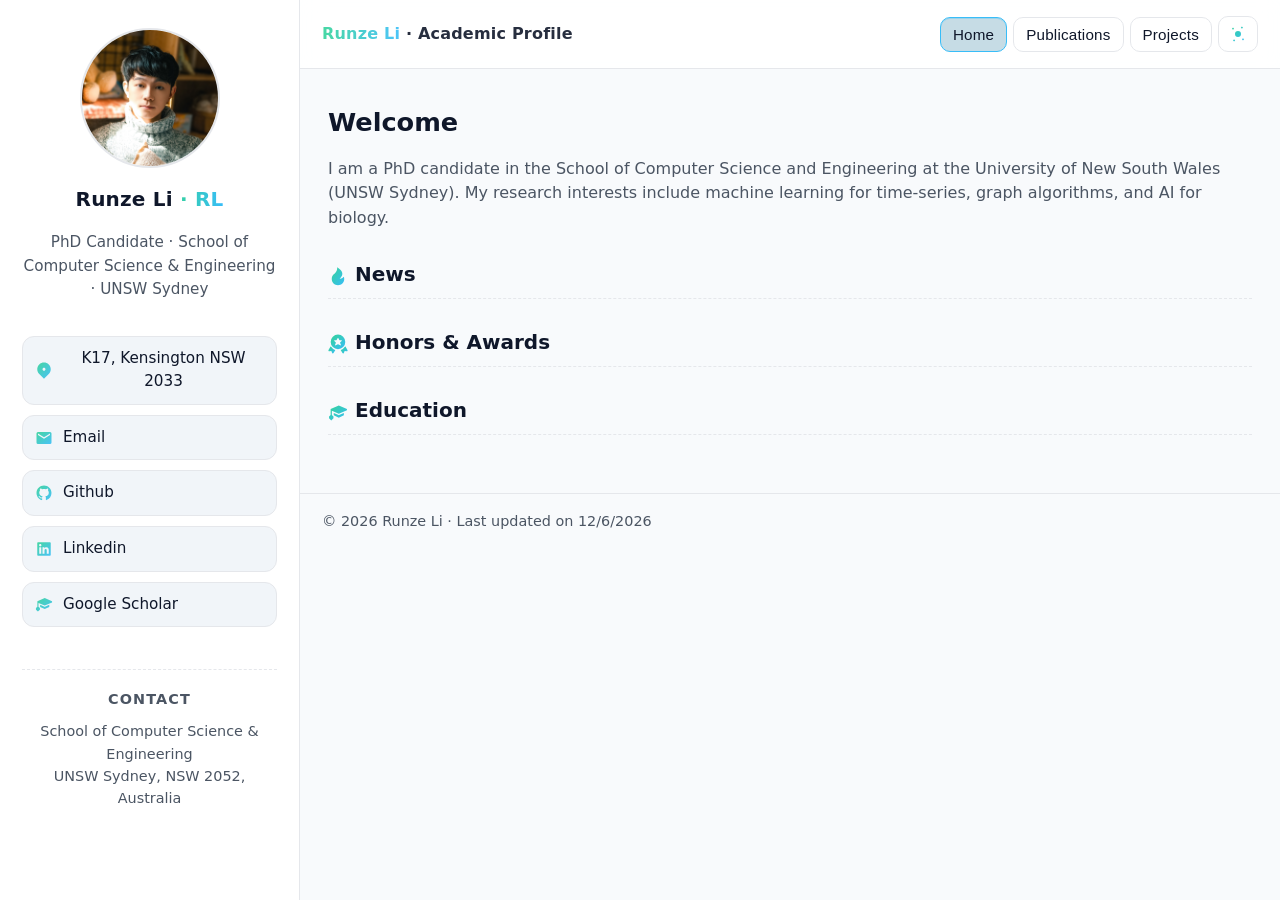
==== index.html @ e39de168 "change" ====
<!DOCTYPE html>
<html lang="en">
<head>
  <meta charset="utf-8" />
  <meta name="viewport" content="width=device-width, initial-scale=1" />
  <title>Runze Li — PhD, CSE @ UNSW</title>
  <link rel="icon" href="assets/rl-logo-light.svg" media="(prefers-color-scheme: light)">
  <link rel="icon" href="assets/rl-logo-dark.svg"  media="(prefers-color-scheme: dark)">
  <meta name="description" content="Personal academic profile of a PhD candidate in the School of Computer Science and Engineering, UNSW Sydney." />
  <style>
    :root { --radius: 14px; }

    /* LIGHT (Day) */
    :root[data-theme="light"] {
      --bg: #f8fafc;            /* slate-50 */
      --panel: #ffffff;         /* white */
      --muted: #4b5563;         /* gray-600 */
      --text: #0f172a;          /* slate-900 */
      --border: #e5e7eb;        /* gray-200 */
      --chip-bg: #f1f5f9;       /* slate-100 */
      --accent1: #34d399;       /* emerald-400 */
      --accent2: #38bdf8;       /* sky-400 */
    }

    /* DARK (Night) */
    :root[data-theme="dark"] {
      --bg: #0b0c10;
      --panel: #111218;
      --muted: #8086a3;
      --text: #e6e9f2;
      --border: #202433;
      --chip-bg: #171a22;
      --accent1: #059669;       /* emerald-600 (darker pair of #34d399) */
      --accent2: #0284c7;       /* sky-600 (darker pair of #38bdf8) */
    }

    * { box-sizing: border-box; }
    html, body { height: 100%; }
    body {
      margin: 0;
      font-family: ui-sans-serif, system-ui, -apple-system, Segoe UI, Roboto,
        Helvetica, Arial, "Apple Color Emoji", "Segoe UI Emoji";
      color: var(--text);
      background: var(--bg);
      line-height: 1.55;
      -webkit-font-smoothing: antialiased;
      -moz-osx-font-smoothing: grayscale;
    }

    a { color: inherit; text-decoration: none; }
    a:focus-visible, button:focus-visible { outline: 2px solid var(--accent2); outline-offset: 2px; }

    .container { display: flex; min-height: 100vh; gap: 0; }

    /* Sidebar */
    .sidebar {
      position: sticky; top: 0; align-self: flex-start;
      width: 300px; min-width: 260px; max-width: 340px;
      padding: 28px 22px;
      background: var(--panel);
      border-right: 1px solid var(--border);
      height: 100vh; overflow: auto;
    }
    .brand { display: flex; flex-direction: column; align-items: center; gap: 16px; text-align: center; }
    .avatar { width: 140px; height: 140px; border-radius: 50%; object-fit: cover; border: 2px solid var(--border); background: var(--chip-bg); }
    .name { font-size: 1.25rem; font-weight: 700; letter-spacing: .2px; }
    .role { font-size: .95rem; color: var(--muted); }
    .accent { background: linear-gradient(90deg, var(--accent1), var(--accent2)); -webkit-background-clip: text; -webkit-text-fill-color: transparent; background-clip: text; color: transparent; font-weight: 700;             /* 可选，加粗更显眼 */
    }


    .chips { display: grid; grid-template-columns: 1fr; gap: 10px; margin-top: 18px; }
    .chip { display: flex; align-items: center; gap: 10px; padding: 10px 12px; border-radius: 12px; background: var(--chip-bg); border: 1px solid var(--border); transition: transform .12s ease, border-color .12s ease, background .12s ease; font-size: .95rem; }
    .chip:hover { transform: translateY(-1px); border-color: color-mix(in hsl, var(--accent2) 45%, var(--border)); background: color-mix(in hsl, var(--chip-bg) 80%, var(--accent2)); }
    .chip svg { width: 18px; height: 18px; flex: 0 0 auto; opacity: .9; color: var(--accent2); }

    .sidebar-section { margin-top: 26px; border-top: 1px dashed var(--border); padding-top: 18px; }
    .sidebar-section h3 { margin: 0 0 10px; font-size: .9rem; color: var(--muted); font-weight: 600; text-transform: uppercase; letter-spacing: .08em; }
    .sidebar p.small { margin: 0; font-size: .9rem; color: var(--muted); }

    /* Main */
    .main { flex: 1; min-width: 0; display: flex; flex-direction: column; }

    .header { position: sticky; top: 0; z-index: 10; backdrop-filter: saturate(1.1) blur(10px); background: color-mix(in hsl, var(--panel) 88%, transparent); border-bottom: 1px solid var(--border); }

    .toolbar { display: flex; align-items: center; justify-content: space-between; gap: 12px; padding: 16px 22px; }
    .site-title { font-size: 1rem; font-weight: 600; letter-spacing: .2px; opacity: .9; }

    .nav { display: flex; gap: 6px; align-items: center; flex-wrap: wrap; }
    .tab-btn { appearance: none; border: 1px solid var(--border); background: color-mix(in hsl, var(--panel) 90%, transparent); color: inherit; padding: 8px 12px; border-radius: 10px; cursor: pointer; font-size: .95rem; letter-spacing: .2px; transition: transform .08s ease, background .12s ease, border-color .12s ease; }
    .tab-btn:hover { transform: translateY(-1px); background: color-mix(in hsl, var(--panel) 75%, var(--accent2)); }
    .tab-btn[aria-selected="true"], .tab-btn.active { background: color-mix(in hsl, var(--panel) 60%, var(--accent2)); border-color: var(--accent2); box-shadow: inset 0 1px 0 color-mix(in hsl, var(--accent2) 30%, transparent); color: var(--text); }

    .theme-toggle { display: inline-flex; align-items: center; gap: 8px; border: 1px solid var(--border); background: color-mix(in hsl, var(--panel) 90%, transparent); padding: 8px 10px; border-radius: 10px; cursor: pointer; }
    .theme-toggle:hover { background: color-mix(in hsl, var(--panel) 75%, var(--accent1)); border-color: var(--accent1); }
    .theme-toggle svg { width: 18px; height: 18px; }
    :root[data-theme="light"] .icon-moon { display: none; }
    :root[data-theme="dark"] .icon-sun { display: none; }

    .content { padding: 24px 28px 40px; max-width: 1100px; }

    h2 svg { vertical-align: middle; align-items: center; width: 1em; height: 1em;}


    /* Panels */
    .tab-panel { display: none; }
    .tab-panel.active { display: block; }

    /* Typography */
    h1 { font-size: 1.6rem; margin: 10px 0 14px; }
    h2 { font-size: 1.25rem; margin: 28px 0 12px; border-bottom: 1px dashed var(--border); padding-bottom: 8px; }
    h3 { font-size: 1.05rem; margin: 18px 0 8px; }
    p { margin: 8px 0 12px; }
    ul { margin: 8px 0 18px 1.2rem; padding: 0; }
    li { margin: 6px 0; }
    .muted { color: var(--muted); }
    .tag { display: inline-block; padding: 2px 8px; border: 1px solid var(--border); border-radius: 999px; font-size: .8rem; background: color-mix(in hsl, var(--panel) 80%, var(--accent2)); }

    /* Cards & lists */
    .pub-list { list-style: none; margin: 0; padding: 0; display: grid; gap: 14px; }
    .pub-item { padding: 14px 14px; border: 1px solid var(--border); border-radius: 14px; background: var(--panel); }
    .pub-item .title { font-weight: 600; }
    .pub-item .meta { font-size: .92rem; color: var(--muted); margin-top: 4px; }

    .project-grid { display: grid; grid-template-columns: repeat(2, minmax(0, 1fr)); gap: 14px; }
    .card { padding: 14px; border: 1px solid var(--border); border-radius: 14px; background: var(--panel); }

    /* Footer */
    footer { border-top: 1px solid var(--border); color: var(--muted); padding: 16px 22px; font-size: .9rem; }

    /* Mobile */
    .mobile-toggle { display: none; }
    @media (max-width: 980px) {
      .container { flex-direction: column; }
      .sidebar { position: relative; width: 100%; height: auto; }
      .mobile-toggle { display: inline-flex; align-items: center; gap: 8px; background: color-mix(in hsl, var(--panel) 90%, transparent); border: 1px solid var(--border); padding: 8px 10px; border-radius: 10px; cursor: pointer; }
      .project-grid { grid-template-columns: 1fr; }
    }
  </style>
</head>
<body>
  <div class="container">
    <!-- Sidebar -->
    <aside class="sidebar" id="sidebar">
      <div class="brand">
        <img class="avatar" src="assets/people/runze-li.jpg" alt="Profile portrait" />
        <div class="name">Runze Li<span class="accent"> · RL</span></div>
        <div class="role">PhD Candidate · School of Computer Science & Engineering · UNSW Sydney</div>

        <div class="chips" aria-label="Profile links">
          <!-- Position -->
          <a class="chip" href="https://www.google.com/maps/place/School+of+Computer+Science+and+Engineering/@-33.9188705,151.2287617,18z/data=!3m1!5s0x6b12b18a49a4eefb:0x5e0be1a85a0eca0d!4m10!1m2!2m1!1sK17+Kensington!3m6!1s0x15b83a85cd43ded:0xae9b690cb686f09f!8m2!3d-33.9188705!4d151.2309733!15sCg5LMTcgS2Vuc2luZ3RvbpIBFXVuaXZlcnNpdHlfZGVwYXJ0bWVudOABAA!16s%2Fm%2F0g5sp1g?entry=ttu&g_ep=EgoyMDI1MDgxOS4wIKXMDSoASAFQAw%3D%3D" target="_blank" rel="noopener" title="Position">
            <svg viewBox="0 0 24 24" aria-hidden="true" focusable="false" fill="currentColor">
              <defs>
              <linearGradient id="h2grad" x1="0" y1="0" x2="1" y2="1">
                <stop offset="0%" stop-color="var(--accent1)" />
                <stop offset="100%" stop-color="var(--accent2)" />
              </linearGradient>
            </defs>
            <path fill="url(#h2grad)" d="M18.364 17.364L12 23.7279L5.63604 17.364C2.12132 13.8492 2.12132 8.15076 5.63604 4.63604C9.15076 1.12132 14.8492 1.12132 18.364 4.63604C21.8787 8.15076 21.8787 13.8492 18.364 17.364ZM12 13C13.1046 13 14 12.1046 14 11C14 9.89543 13.1046 9 12 9C10.8954 9 10 9.89543 10 11C10 12.1046 10.8954 13 12 13Z"></path>
          </svg>
            <!-- <svg viewBox="0 0 24 24" aria-hidden="true" focusable="false"><path fill="currentColor" d="M10 2h4a2 2 0 0 1 2 2v2h2a2 2 0 0 1 2 2v3h-2V8h-4v2h-4V8H6v3H4V8a2 2 0 0 1 2-2h2V4a2 2 0 0 1 2-2Zm0 4h4V4h-4v2ZM2 13a2 2 0 0 1 2-2h16a2 2 0 0 1 2 2v5a2 2 0 0 1-2 2H4a2 2 0 0 1-2-2v-5Zm2 0v5h16v-5H4Z"/></svg> -->
            <span>K17, Kensington NSW 2033</span>
          </a>
          <!-- Email -->
          <a class="chip" href="mailto:runze.li1@unsw.edu.au" title="Email">
            <svg viewBox="0 0 24 24" aria-hidden="true" focusable="false" fill="currentColor" ><path fill="url(#h2grad)" d="M20 4H4a2 2 0 0 0-2 2v12a2 2 0 0 0 2 2h16a2 2 0 0 0 2-2V6a2 2 0 0 0-2-2Zm0 4-8 5L4 8V6l8 5 8-5v2Z"/></svg>
            <span>Email</span>
          </a>
          <!-- GitHub -->
          <a class="chip" href="https://github.com/RazeenLI" target="_blank" rel="noopener" title="GitHub">
            <svg viewBox="0 0 24 24" aria-hidden="true" focusable="false" fill="currentColor"><path fill="url(#h2grad)" d="M12.001 2C6.47598 2 2.00098 6.475 2.00098 12C2.00098 16.425 4.86348 20.1625 8.83848 21.4875C9.33848 21.575 9.52598 21.275 9.52598 21.0125C9.52598 20.775 9.51348 19.9875 9.51348 19.15C7.00098 19.6125 6.35098 18.5375 6.15098 17.975C6.03848 17.6875 5.55098 16.8 5.12598 16.5625C4.77598 16.375 4.27598 15.9125 5.11348 15.9C5.90098 15.8875 6.46348 16.625 6.65098 16.925C7.55098 18.4375 8.98848 18.0125 9.56348 17.75C9.65098 17.1 9.91348 16.6625 10.201 16.4125C7.97598 16.1625 5.65098 15.3 5.65098 11.475C5.65098 10.3875 6.03848 9.4875 6.67598 8.7875C6.57598 8.5375 6.22598 7.5125 6.77598 6.1375C6.77598 6.1375 7.61348 5.875 9.52598 7.1625C10.326 6.9375 11.176 6.825 12.026 6.825C12.876 6.825 13.726 6.9375 14.526 7.1625C16.4385 5.8625 17.276 6.1375 17.276 6.1375C17.826 7.5125 17.476 8.5375 17.376 8.7875C18.0135 9.4875 18.401 10.375 18.401 11.475C18.401 15.3125 16.0635 16.1625 13.8385 16.4125C14.201 16.725 14.5135 17.325 14.5135 18.2625C14.5135 19.6 14.501 20.675 14.501 21.0125C14.501 21.275 14.6885 21.5875 15.1885 21.4875C19.259 20.1133 21.9999 16.2963 22.001 12C22.001 6.475 17.526 2 12.001 2Z"></path></svg>
            <!-- <svg viewBox="0 0 24 24" aria-hidden="true" focusable="false"><path fill="currentColor" d="M12 .5A11.5 11.5 0 0 0 .5 12.4c0 5.26 3.43 9.72 8.19 11.29.6.11.82-.27.82-.58v-2.2c-3.33.74-4.03-1.61-4.03-1.61-.55-1.42-1.35-1.8-1.35-1.8-1.1-.76.08-.74.08-.74 1.22.09 1.86 1.27 1.86 1.27 1.08 1.85 2.83 1.32 3.52 1.01.11-.8.42-1.33.76-1.64-2.66-.31-5.46-1.37-5.46-6.1 0-1.35.47-2.44 1.26-3.3-.13-.31-.55-1.58.12-3.29 0 0 1.03-.34 3.38 1.26a11.7 11.7 0 0 1 6.16 0c2.34-1.6 3.37-1.26 3.37-1.26.68 1.71.26 2.98.13 3.29.79.86 1.25 1.95 1.25 3.3 0 4.74-2.8 5.78-5.47 6.1.43.39.81 1.16.81 2.35v3.48c0 .32.22.7.83.58A11.5 11.5 0 0 0 23.5 12.4 11.5 11.5 0 0 0 12 .5Z"/></svg> -->
            <span>Github</span>
          </a>
          <!-- Linkedin -->
          <a class="chip" href="https://www.linkedin.com/in/runze-razeen-li/" target="_blank" rel="noopener" title="Google Scholar">
            <svg viewBox="0 0 24 24" aria-hidden="true" focusable="false" fill="currentColor"><path fill="url(#h2grad)" d="M18.3362 18.339H15.6707V14.1622C15.6707 13.1662 15.6505 11.8845 14.2817 11.8845C12.892 11.8845 12.6797 12.9683 12.6797 14.0887V18.339H10.0142V9.75H12.5747V10.9207H12.6092C12.967 10.2457 13.837 9.53325 15.1367 9.53325C17.8375 9.53325 18.337 11.3108 18.337 13.6245V18.339H18.3362ZM7.00373 8.57475C6.14573 8.57475 5.45648 7.88025 5.45648 7.026C5.45648 6.1725 6.14648 5.47875 7.00373 5.47875C7.85873 5.47875 8.55173 6.1725 8.55173 7.026C8.55173 7.88025 7.85798 8.57475 7.00373 8.57475ZM8.34023 18.339H5.66723V9.75H8.34023V18.339ZM19.6697 3H4.32923C3.59498 3 3.00098 3.5805 3.00098 4.29675V19.7033C3.00098 20.4202 3.59498 21 4.32923 21H19.6675C20.401 21 21.001 20.4202 21.001 19.7033V4.29675C21.001 3.5805 20.401 3 19.6675 3H19.6697Z"></path></svg>
            <span>Linkedin</span>
          </a>
          <!-- Scholar -->
          <a class="chip" href="https://scholar.google.com/" target="_blank" rel="noopener" title="Google Scholar">
            <svg viewBox="0 0 24 24" aria-hidden="true" focusable="false" fill="currentColor"><path fill="url(#h2grad)" d="m22.75 8.3076 -9.7954 -4.24412L3.15912 8.3076v7.2358L1.25 17.4525v2.0532l2.65909 2.6591 2.65909 -2.6591v-2.0532l-1.90906 -1.909v-4.9763l8.29548 3.5942L22.75 9.91727V8.3076ZM6.87273 13.1568l0.00699 2.8244 6.07358 2.847 6.0841 -2.8473 -0.0007 -2.8242 -5.784 2.506 -0.2981 0.1292 -0.2982 -0.1292 -5.78367 -2.5059Z"/></svg>
            <!-- <svg viewBox="0 0 24 24" aria-hidden="true" focusable="false"><path fill="currentColor" d="M12 2 3 7l9 5 9-5-9-5Zm0 7L5.5 7 12 3l6.5 4L12 9Zm-9 6 9 5 9-5-3.5-2L12 16l-5.5-3L3 15Z"/></svg> -->
            <span>Google Scholar</span>
          </a>
        </div>

        <div class="sidebar-section">
          <h3>Contact</h3>
          <p class="small">School of Computer Science & Engineering<br/>UNSW Sydney, NSW 2052, Australia</p>
        </div>
      </div>
    </aside>

    <!-- Main -->
    <main class="main">
      <header class="header" role="banner">
        <div class="toolbar">
          <span class="site-title"><span class="accent">Runze Li</span> · Academic Profile</span>
          <div class="nav" role="tablist" aria-label="Primary">
            <button class="tab-btn" role="tab" aria-controls="home" aria-selected="true" data-tab="home">Home</button>
            <button class="tab-btn" role="tab" aria-controls="publications" aria-selected="false" data-tab="publications">Publications</button>
            <button class="tab-btn" role="tab" aria-controls="projects" aria-selected="false" data-tab="projects">Projects</button>
            <button class="theme-toggle" id="themeToggle" title="Toggle theme" aria-label="Toggle theme">
              <svg class="icon-sun" viewBox="0 0 24 24" aria-hidden="true"><path fill="url(#h2grad)"  d="M6.76 4.84 5.34 3.42 3.92 4.84l1.42 1.42 1.42-1.42Zm10.48 14.32 1.42 1.42 1.42-1.42-1.42-1.42-1.42 1.42ZM12 4V2h-0v2h0Zm0 18v-2h0v2h0ZM4 12H2v0h2v0Zm18 0h-2v0h2v0ZM6.76 19.16l-1.42 1.42 1.42 1.42 1.42-1.42-1.42-1.42Zm10.48-14.32 1.42-1.42-1.42-1.42-1.42 1.42 1.42 1.42ZM12 8a4 4 0 1 1 0 8 4 4 0 0 1 0-8Z"/></svg>
              <svg class="icon-moon" viewBox="0 0 24 24" aria-hidden="true"><path fill="url(#h2grad)" d="M21 12.79A9 9 0 1 1 11.21 3 7 7 0 0 0 21 12.79Z"/></svg>
            </button>
            <!-- <button class="mobile-toggle" id="toggleSidebar" title="Toggle sidebar" aria-label="Toggle sidebar">
              <svg width="18" height="18" viewBox="0 0 24 24" aria-hidden="true"><path fill="url(#h2grad)" d="M3 6h18v2H3V6Zm0 5h18v2H3v-2Zm0 5h18v2H3v-2Z"/></svg>
              Sidebar
            </button> -->
          </div>
        </div>
      </header>

      <section class="content">
        <!-- Home Panel -->
        <section id="home" class="tab-panel active" role="tabpanel" aria-labelledby="tab-home">
          <h1>Welcome</h1>
          <p class="muted">I am a PhD candidate in the School of Computer Science and Engineering at the University of New South Wales (UNSW Sydney). My research interests include machine learning for time-series, graph algorithms, and AI for biology.</p>

          <!-- <h2>About Me</h2>
          <p>Short bio here. Add a few sentences about your research focus, current advisors, and open collaboration interests. Keep it succinct and academic.</p> -->

          <h2>
            <svg viewBox="0 0 24 24" fill="currentColor"><path fill="url(#h2grad)" d="M12 23C7.85786 23 4.5 19.6421 4.5 15.5C4.5 13.3462 5.40786 11.4045 6.86179 10.0366C8.20403 8.77375 11.5 6.49951 11 1.5C17 5.5 20 9.5 14 15.5C15 15.5 16.5 15.5 19 13.0296C19.2697 13.8032 19.5 14.6345 19.5 15.5C19.5 19.6421 16.1421 23 12 23Z"></path></svg>
            News
          </h2>
          <ul>
            <!-- <li><span class="tag">Aug 2025</span> Our paper on <em>Fourier-Aware Diffusion for Time-Series Imputation</em> was accepted to <strong>TKDD</strong>.</li>
            <li><span class="tag">Jul 2025</span> Presented a tutorial on <em>Machine Learning for Graph Data Management</em> at <strong>VLDB</strong>.</li>
            <li><span class="tag">May 2025</span> Released our open-source library for time-series imputation.</li> -->
          </ul>

          <h2>
            <svg viewBox="0 0 24 24" fill="currentColor">
              <path fill="url(#h2grad)" d="M3.46 15.11a0.27 0.27 0 0 0 -0.22 -0.11 0.25 0.25 0 0 0 -0.21 0.13l-2.4 4.14a1 1 0 0 0 1 1.48l2.39 -0.4 0.83 2.29a1 1 0 0 0 1.8 0.16l2 -3.34a0.22 0.22 0 0 0 0 -0.21 0.25 0.25 0 0 0 -0.15 -0.15 10.22 10.22 0 0 1 -5.04 -3.99Z" fill="#000000" stroke-width="1"></path>
              <path fill="url(#h2grad)" d="M23.37 19.27 21 15.1a0.24 0.24 0 0 0 -0.21 -0.12 0.24 0.24 0 0 0 -0.21 0.11 10.3 10.3 0 0 1 -5.07 4 0.28 0.28 0 0 0 -0.15 0.15 0.22 0.22 0 0 0 0 0.21l2 3.36a1 1 0 0 0 1.8 -0.17l0.83 -2.29 2.39 0.4a1 1 0 0 0 1 -0.41 1 1 0 0 0 -0.01 -1.07Z" fill="#000000" stroke-width="1"></path>
              <path fill="url(#h2grad)" d="M20.73 9.46A8.75 8.75 0 1 0 12 18.21a8.75 8.75 0 0 0 8.73 -8.75Zm-5.25 3.42a0.59 0.59 0 0 1 -0.85 0.74l-2.52 -1.42a0.28 0.28 0 0 0 -0.25 0l-2.52 1.42a0.59 0.59 0 0 1 -0.85 -0.74l1 -2.36a0.25 0.25 0 0 0 -0.06 -0.28L7.61 8.42a0.56 0.56 0 0 1 0.39 -1h2.12a0.25 0.25 0 0 0 0.23 -0.14L11.45 5a0.61 0.61 0 0 1 1.07 0l1.1 2.27a0.24 0.24 0 0 0 0.22 0.14H16a0.56 0.56 0 0 1 0.4 1l-1.9 1.83a0.26 0.26 0 0 0 -0.05 0.28Z" fill="#000000" stroke-width="1"></path>
            </svg>
            Honors & Awards
          </h2>
          <ul>
            <!-- <li>UNSW Postgraduate Research Scholarship</li>
            <li>Best Student Paper Award, XYZ Conference</li> -->
          </ul>

          <h2>
            <svg viewBox="0 0 24 24" fill="currentColor"><path fill="url(#h2grad)" d="m22.75 8.3076 -9.7954 -4.24412L3.15912 8.3076v7.2358L1.25 17.4525v2.0532l2.65909 2.6591 2.65909 -2.6591v-2.0532l-1.90906 -1.909v-4.9763l8.29548 3.5942L22.75 9.91727V8.3076ZM6.87273 13.1568l0.00699 2.8244 6.07358 2.847 6.0841 -2.8473 -0.0007 -2.8242 -5.784 2.506 -0.2981 0.1292 -0.2982 -0.1292 -5.78367 -2.5059Z"/></svg>
            Education
          </h2>
          <ul>
            <!-- <li><strong>PhD in Computer Science</strong>, UNSW Sydney — 2024–Present</li>
            <li><strong>M.Sc. in Computer Science</strong>, UNSW Sydney — 2021–2023</li>
            <li><strong>M.Sc. in Computer Science</strong>, UNSW Sydney — 2021–2023</li> -->
          </ul>
        </section>

        <!-- Publications Panel -->
        <section id="publications" class="tab-panel" role="tabpanel" aria-labelledby="tab-publications">
          <h1>Publications</h1>
          <ul class="pub-list">
            <!-- <li class="pub-item">
              <div class="title">Fourier-Aware Diffusion for Multivariate Time-Series Imputation</div>
              <div class="meta">Runze Li, et al. <strong>ACM TKDD</strong>, 2025</div>
              <div class="meta"><a href="#">PDF</a> · <a href="#">Code</a> · <a href="#">BibTeX</a></div>
            </li>
            <li class="pub-item">
              <div class="title">Survey: Subgraph Isomorphism, Counting, and Matching</div>
              <div class="meta">Runze Li, et al. <strong>arXiv</strong>, 2024</div>
              <div class="meta"><a href="#">PDF</a> · <a href="#">Slides</a></div>
            </li> -->
          </ul>
        </section>

        <!-- Projects Panel -->
        <section id="projects" class="tab-panel" role="tabpanel" aria-labelledby="tab-projects">
          <h1>Projects</h1>
          <!-- <div class="project-grid">
            <article class="card">
              <span class="tag">Imputation</span>
              <h3>FADTI: Fourier-Aware Diffusion Time-Series Imputation</h3>
              <p>Frequency-aware generative modeling for irregularly sampled time-series with structured masks and resource constraints.</p>
              <p class="muted"><a href="#">GitHub</a> · <a href="#">Docs</a></p>
            </article>
            <article class="card">
              <span class="tag">Graphs</span>
              <h3>Subgraph Matching Benchmark</h3>
              <p>Unified benchmark and survey for exact and learning-based subgraph matching/counting algorithms.</p>
              <p class="muted"><a href="#">Website</a> · <a href="#">Paper</a></p>
            </article>
          </div> -->
        </section>
      </section>

      <footer>
        © <span id="year"></span> Runze Li · Last updated on <time id="lastUpdated"></time>
      </footer>
    </main>
  </div>

  <script>
    // THEME
    const THEME_KEY = 'theme';
    function preferredTheme() {
      const saved = localStorage.getItem(THEME_KEY);
      if (saved === 'light' || saved === 'dark') return saved;
      return window.matchMedia('(prefers-color-scheme: dark)').matches ? 'dark' : 'light';
    }
    function applyTheme(theme) {
      document.documentElement.setAttribute('data-theme', theme);
    }
    // Initialize theme
    applyTheme(preferredTheme());

    // Toggle handler
    const themeBtn = document.getElementById('themeToggle');
    themeBtn?.addEventListener('click', () => {
      const cur = document.documentElement.getAttribute('data-theme') || 'light';
      const next = cur === 'light' ? 'dark' : 'light';
      applyTheme(next); localStorage.setItem(THEME_KEY, next);
    });

    // TAB logic
    const tabs = document.querySelectorAll('.tab-btn');
    const panels = document.querySelectorAll('.tab-panel');
    function activateTab(id) {
      panels.forEach(p => p.classList.toggle('active', p.id === id));
      tabs.forEach(t => {
        const selected = t.dataset.tab === id;
        t.classList.toggle('active', selected);
        t.setAttribute('aria-selected', String(selected));
      });
      if (location.hash !== '#' + id) history.replaceState(null, '', '#' + id);
    }
    tabs.forEach(btn => btn.addEventListener('click', (e) => { e.preventDefault(); activateTab(btn.dataset.tab); }));
    window.addEventListener('hashchange', () => {
      const id = location.hash.replace('#', '') || 'home';
      if (document.getElementById(id)) activateTab(id);
    });
    activateTab((location.hash && location.hash.slice(1)) || 'home');

    // Sidebar toggle (mobile)
    const toggle = document.getElementById('toggleSidebar');
    const sidebar = document.getElementById('sidebar');
    toggle?.addEventListener('click', () => {
      const isHidden = sidebar.style.display === 'none';
      sidebar.style.display = isHidden ? '' : 'none';
    });

    // Footer helpers
    document.getElementById('year').textContent = new Date().getFullYear();
    document.getElementById('lastUpdated').textContent = new Date().toLocaleDateString();
  </script>
</body>
</html>
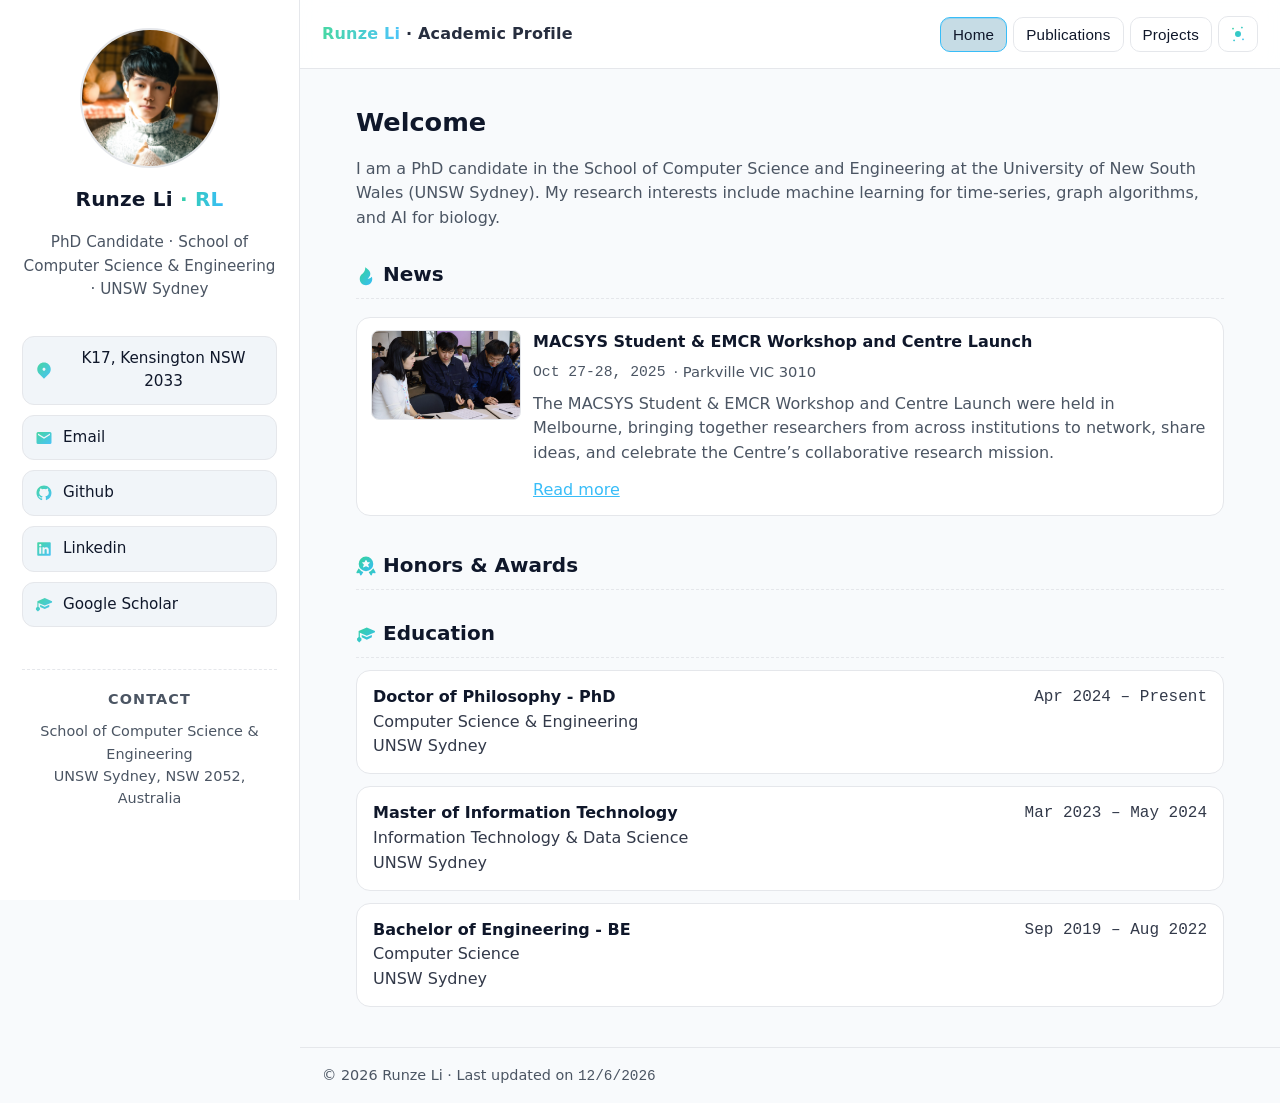
==== commit 4496c9be: "add education and news" ====
--- a/index.html
+++ b/index.html
@@ -97,7 +97,16 @@
     :root[data-theme="light"] .icon-moon { display: none; }
     :root[data-theme="dark"] .icon-sun { display: none; }
 
-    .content { padding: 24px 28px 40px; max-width: 1100px; }
+    /* Centered content with max width */
+    .content {
+      --content-max: 1100px;
+      --content-gutter: 28px;
+      width: min(var(--content-max), calc(100% - 2 * var(--content-gutter)));
+      margin-inline: auto; /* 水平居中 */
+      padding: 24px var(--content-gutter) 40px;
+      max-width: none; /* 用 width 控制最大宽度 */
+    }
+
 
     h2 svg { vertical-align: middle; align-items: center; width: 1em; height: 1em;}
 
@@ -125,14 +134,53 @@
     .project-grid { display: grid; grid-template-columns: repeat(2, minmax(0, 1fr)); gap: 14px; }
     .card { padding: 14px; border: 1px solid var(--border); border-radius: 14px; background: var(--panel); }
 
+    /* Education — static cards */
+    .edu-list { display: grid; grid-template-columns: 1fr; gap: 12px; }
+    .edu-item { padding: 14px 16px; border: 1px solid var(--border); border-radius: var(--radius); background: var(--panel); }
+    .edu-header { display: flex; justify-content: space-between; gap: 12px; align-items: flex-start; }
+    .degree { font-weight: 700; }
+    .field, .school, .dates { opacity: .85; }
+    .dates { white-space: nowrap; font-variant-numeric: tabular-nums; }
+
+    /* News list */
+    .news-list { list-style: none; margin: 8px 0 0; padding: 0; display: grid; gap: 12px; }
+    .news-item { display: flex; gap: 12px; align-items: flex-start; padding: 12px 14px; border: 1px solid var(--border); border-radius: var(--radius); background: var(--panel); }
+    .news-thumb-link { display: block; flex: 0 0 auto; }
+    .news-thumb { width: 150px; height: 90px; object-fit: cover; border-radius: calc(var(--radius) - 6px); border: 1px solid var(--border); background: var(--chip-bg); }
+    .news-body { flex: 1 1 auto; min-width: 0; }
+    .news-item h3 { margin: 0 0 6px; font-size: 1rem; }
+    .news-item .news-meta { font-size: .92rem; color: var(--muted); display: flex; align-items: center; gap: 8px; flex-wrap: wrap; }
+    .news-actions { margin-top: 8px; }
+    .read-more { border: 0; padding: 0; background: none; border-radius: 0; text-decoration: underline; color: var(--accent2); }
+    .read-more:hover { transform: none; background: none; text-decoration: underline; }
+
     /* Footer */
     footer { border-top: 1px solid var(--border); color: var(--muted); padding: 16px 22px; font-size: .9rem; }
+
+    /* Monospace numerics for <time> elements */
+    time, .dates, .dates time, footer time, .tag time {
+      font-family: var(--mono, ui-monospace, SFMono-Regular, Menlo, Monaco, Consolas, "Liberation Mono", "Courier New", monospace);
+      font-variant-numeric: tabular-nums lining-nums;
+    }
+
+    /* News detail (in-page) */
+    .article{ background: var(--panel); border:1px solid var(--border); border-radius: var(--radius); padding:20px; }
+    .back{ display:inline-flex; gap:6px; align-items:center; border-bottom:1px dashed var(--border); padding-bottom:2px; }
+    .hero{ width:100%; height:auto; display:block; border-radius:12px; border:1px solid var(--border); background:#000; margin-top:8px; }
+    .meta{ color: var(--muted); }
+    .gallery{display:grid;grid-template-columns:repeat(auto-fit,minmax(220px,1fr));gap:12px;margin-top:12px}
+    figure{margin:0}
+    figure img{width:100%;aspect-ratio:4/3;object-fit:cover;border-radius:10px;border:1px solid var(--border);background:#000}
+    figcaption{font-size:.9rem;color:#6b7280;margin-top:6px}
+
 
     /* Mobile */
     .mobile-toggle { display: none; }
     @media (max-width: 980px) {
       .container { flex-direction: column; }
+      .content { --content-gutter: 16px; }
       .sidebar { position: relative; width: 100%; height: auto; }
+      .news-thumb { width: 110px; height: 83px; }
       .mobile-toggle { display: inline-flex; align-items: center; gap: 8px; background: color-mix(in hsl, var(--panel) 90%, transparent); border: 1px solid var(--border); padding: 8px 10px; border-radius: 10px; cursor: pointer; }
       .project-grid { grid-template-columns: 1fr; }
     }
@@ -227,10 +275,24 @@
             <svg viewBox="0 0 24 24" fill="currentColor"><path fill="url(#h2grad)" d="M12 23C7.85786 23 4.5 19.6421 4.5 15.5C4.5 13.3462 5.40786 11.4045 6.86179 10.0366C8.20403 8.77375 11.5 6.49951 11 1.5C17 5.5 20 9.5 14 15.5C15 15.5 16.5 15.5 19 13.0296C19.2697 13.8032 19.5 14.6345 19.5 15.5C19.5 19.6421 16.1421 23 12 23Z"></path></svg>
             News
           </h2>
-          <ul>
-            <!-- <li><span class="tag">Aug 2025</span> Our paper on <em>Fourier-Aware Diffusion for Time-Series Imputation</em> was accepted to <strong>TKDD</strong>.</li>
-            <li><span class="tag">Jul 2025</span> Presented a tutorial on <em>Machine Learning for Graph Data Management</em> at <strong>VLDB</strong>.</li>
-            <li><span class="tag">May 2025</span> Released our open-source library for time-series imputation.</li> -->
+          <ul class="news-list">
+            <li class="news-item">
+              <a class="news-thumb-link" href="#news/macsys-launch" aria-hidden="true" tabindex="-1">
+              <img class="news-thumb" src="assets/news/MACSYS-launch-2.JPG" alt="scHolo spotlight at MACSYS Retreat thumbnail">
+              </a>
+              <div class="news-body">
+                <h3><a href="#news/macsys-launch">MACSYS Student & EMCR Workshop and Centre Launch</a></h3>
+                <div class="news-meta">
+<!--                  <span class="tag">-->
+                  <time datetime="2025-10-27">Oct 27-28, 2025</time> · Parkville VIC 3010
+                  <!--                  </span>-->
+                </div>
+                <p class="muted">The MACSYS Student & EMCR Workshop and Centre Launch were held in Melbourne, bringing together researchers from across institutions to network, share ideas, and celebrate the Centre’s collaborative research mission.</p>
+                <div class="news-actions">
+                  <a class="read-more" href="#news/macsys-launch" aria-label="Read more about MACSYS Student & EMCR Workshop and Centre Launch">Read more</a>
+                </div>
+              </div>
+            </li>
           </ul>
 
           <h2>
@@ -250,11 +312,56 @@
             <svg viewBox="0 0 24 24" fill="currentColor"><path fill="url(#h2grad)" d="m22.75 8.3076 -9.7954 -4.24412L3.15912 8.3076v7.2358L1.25 17.4525v2.0532l2.65909 2.6591 2.65909 -2.6591v-2.0532l-1.90906 -1.909v-4.9763l8.29548 3.5942L22.75 9.91727V8.3076ZM6.87273 13.1568l0.00699 2.8244 6.07358 2.847 6.0841 -2.8473 -0.0007 -2.8242 -5.784 2.506 -0.2981 0.1292 -0.2982 -0.1292 -5.78367 -2.5059Z"/></svg>
             Education
           </h2>
-          <ul>
-            <!-- <li><strong>PhD in Computer Science</strong>, UNSW Sydney — 2024–Present</li>
-            <li><strong>M.Sc. in Computer Science</strong>, UNSW Sydney — 2021–2023</li>
-            <li><strong>M.Sc. in Computer Science</strong>, UNSW Sydney — 2021–2023</li> -->
-          </ul>
+          <div class="edu-list">
+            <article class="edu-item">
+              <header class="edu-header">
+                <div>
+                  <div class="degree">Doctor of Philosophy - PhD</div>
+                  <div class="field">Computer Science &amp; Engineering</div>
+                  <div class="school">UNSW Sydney</div>
+                </div>
+                <div class="dates">
+                  <time datetime="2024-03">Apr 2024</time> – <span>Present</span>
+                </div>
+              </header>
+<!--              <ul>-->
+<!--                <li>Research: Database, Graph Data, Deep learning, Whole-cell modeling.</li>-->
+<!--                <li>Advisor: Prof. Wenjie Zhang · DKR · MACSYS</li>-->
+<!--              </ul>-->
+            </article>
+
+            <article class="edu-item">
+              <header class="edu-header">
+                <div>
+                  <div class="degree">Master of Information Technology</div>
+                  <div class="field">Information Technology &amp; Data Science</div>
+                  <div class="school">UNSW Sydney</div>
+                </div>
+                <div class="dates">
+                  <time datetime="2023-03">Mar 2023</time> – <time datetime="2024-05">May 2024</time>
+                </div>
+              </header>
+<!--              <p class="desc">Thesis on graph algorithms; GPA 90/100.</p>-->
+            </article>
+
+            <article class="edu-item">
+              <header class="edu-header">
+                <div>
+                  <div class="degree">Bachelor of Engineering - BE</div>
+                  <div class="field">Computer Science</div>
+                  <div class="school">UNSW Sydney</div>
+                </div>
+                <div class="dates">
+                  <time datetime="2019-09">Sep 2019</time> – <time datetime="2022-08">Aug 2022</time>
+                </div>
+              </header>
+            </article>
+          </div>
+<!--          <ul>-->
+<!--            &lt;!&ndash; <li><strong>PhD in Computer Science</strong>, UNSW Sydney — 2024–Present</li>-->
+<!--            <li><strong>M.Sc. in Computer Science</strong>, UNSW Sydney — 2021–2023</li>-->
+<!--            <li><strong>M.Sc. in Computer Science</strong>, UNSW Sydney — 2021–2023</li> &ndash;&gt;-->
+<!--          </ul>-->
         </section>
 
         <!-- Publications Panel -->
@@ -292,7 +399,47 @@
             </article>
           </div> -->
         </section>
+
+        <!-- News Detail Panel -->
+        <section id="news-detail" class="tab-panel" role="tabpanel" aria-labelledby="tab-news-detail">
+          <article class="article">
+            <p><a class="back" href="#home">← Back to News</a></p>
+            <div id="newsDetailContainer"></div>
+          </article>
+
+          <!-- 详情模板：按需复制新增更多模板 -->
+          <template id="tmpl-news-macsys-launch">
+            <header>
+              <h1>MACSYS Student & EMCR Workshop and Centre Launch</h1>
+              <div class="meta"><time datetime="2025-10-29">Oct 27-28, 2025</time> · Parkville VIC 3010</div>
+            </header>
+            <img class="hero" src="assets/news/MACSYS-launch-1.JPG" alt="MACSYS Retreat stage photo" />
+            <p>Shared early scHolo progress on unified representation, cross-omics alignment, and temporal dynamics.</p>
+            <h2>MACSYS Student & EMCR Workshop (Oct 27)</h2>
+            <p>A full-day workshop at the University of Melbourne where MACSYS students and EMCRs networked, shared research ideas, and explored opportunities for future collaboration, followed by dinner and mini golf.</p>
+            <h2>MACSYS Centre Launch (Oct 28)</h2>
+            <p>A formal launch event celebrating MACSYS’s collaborative research mission, featuring a headquarters tour, Welcome to Country and Smoking Ceremony, keynote speeches, and networking at the Science Gallery in Melbourne Connect.</p>
+            <h2>Useful Links</h2>
+            <ul class="news-actions">
+              <li><a class="read-more" href="https://www.linkedin.com/company/macsys-coe/posts/" aria-label="MACSYS Linkedin Posts">MACSYS Linkedin Posts</a></li>
+              <li><a class="read-more" href="https://macsys.org/event/student-emcr-workshop/" aria-label="MACSYS Student & EMCR Workshop">MACSYS Student & EMCR Workshop</a></li>
+              <li><a class="read-more" href="https://macsys.org/event/macsys-centre-launch/" aria-label="MACSYS Centre Launch">MACSYS Centre Launch</a></li>
+            </ul>
+            <!-- 图集（可选） -->
+            <section class="gallery">
+              <figure>
+                <img src="../assets/news/MACSYS-launch-1.JPG" alt="MACSYS Centre Launch">
+                <figcaption>MACSYS Centre Launch</figcaption>
+              </figure>
+              <figure>
+                <img src="../assets/news/MACSYS-launch-2.JPG" alt="MACSYS Student & EMCR Workshop">
+                <figcaption>MACSYS Student & EMCR Workshop</figcaption>
+              </figure>
+            </section>
+          </template>
+        </section>
       </section>
+
 
       <footer>
         © <span id="year"></span> Runze Li · Last updated on <time id="lastUpdated"></time>
@@ -335,11 +482,14 @@
       if (location.hash !== '#' + id) history.replaceState(null, '', '#' + id);
     }
     tabs.forEach(btn => btn.addEventListener('click', (e) => { e.preventDefault(); activateTab(btn.dataset.tab); }));
-    window.addEventListener('hashchange', () => {
-      const id = location.hash.replace('#', '') || 'home';
-      if (document.getElementById(id)) activateTab(id);
-    });
-    activateTab((location.hash && location.hash.slice(1)) || 'home');
+    // window.addEventListener('hashchange', () => {
+    //   const id = location.hash.replace('#', '') || 'home';
+    //   if (document.getElementById(id)) activateTab(id);
+    // });
+    window.addEventListener('hashchange', routeFromHash);
+    routeFromHash();
+
+    // activateTab((location.hash && location.hash.slice(1)) || 'home');
 
     // Sidebar toggle (mobile)
     const toggle = document.getElementById('toggleSidebar');
@@ -349,6 +499,30 @@
       sidebar.style.display = isHidden ? '' : 'none';
     });
 
+    function renderNewsDetail(slug){
+      const tmpl = document.getElementById('tmpl-news-' + slug);
+      const container = document.getElementById('newsDetailContainer');
+      if (tmpl && container){
+        container.innerHTML = tmpl.innerHTML;
+        activateTab('news-detail');
+      } else {
+        activateTab('home'); // 未知 slug 回主页
+      }
+    }
+
+    function routeFromHash(){
+      const hash = (location.hash || '').slice(1); // 去掉 '#'
+      if (hash.startsWith('news/')){
+        const slug = hash.split('/')[1];
+        renderNewsDetail(slug);
+      } else if (document.getElementById(hash)) {
+        activateTab(hash || 'home');
+      } else {
+        activateTab('home');
+      }
+    }
+
+
     // Footer helpers
     document.getElementById('year').textContent = new Date().getFullYear();
     document.getElementById('lastUpdated').textContent = new Date().toLocaleDateString();
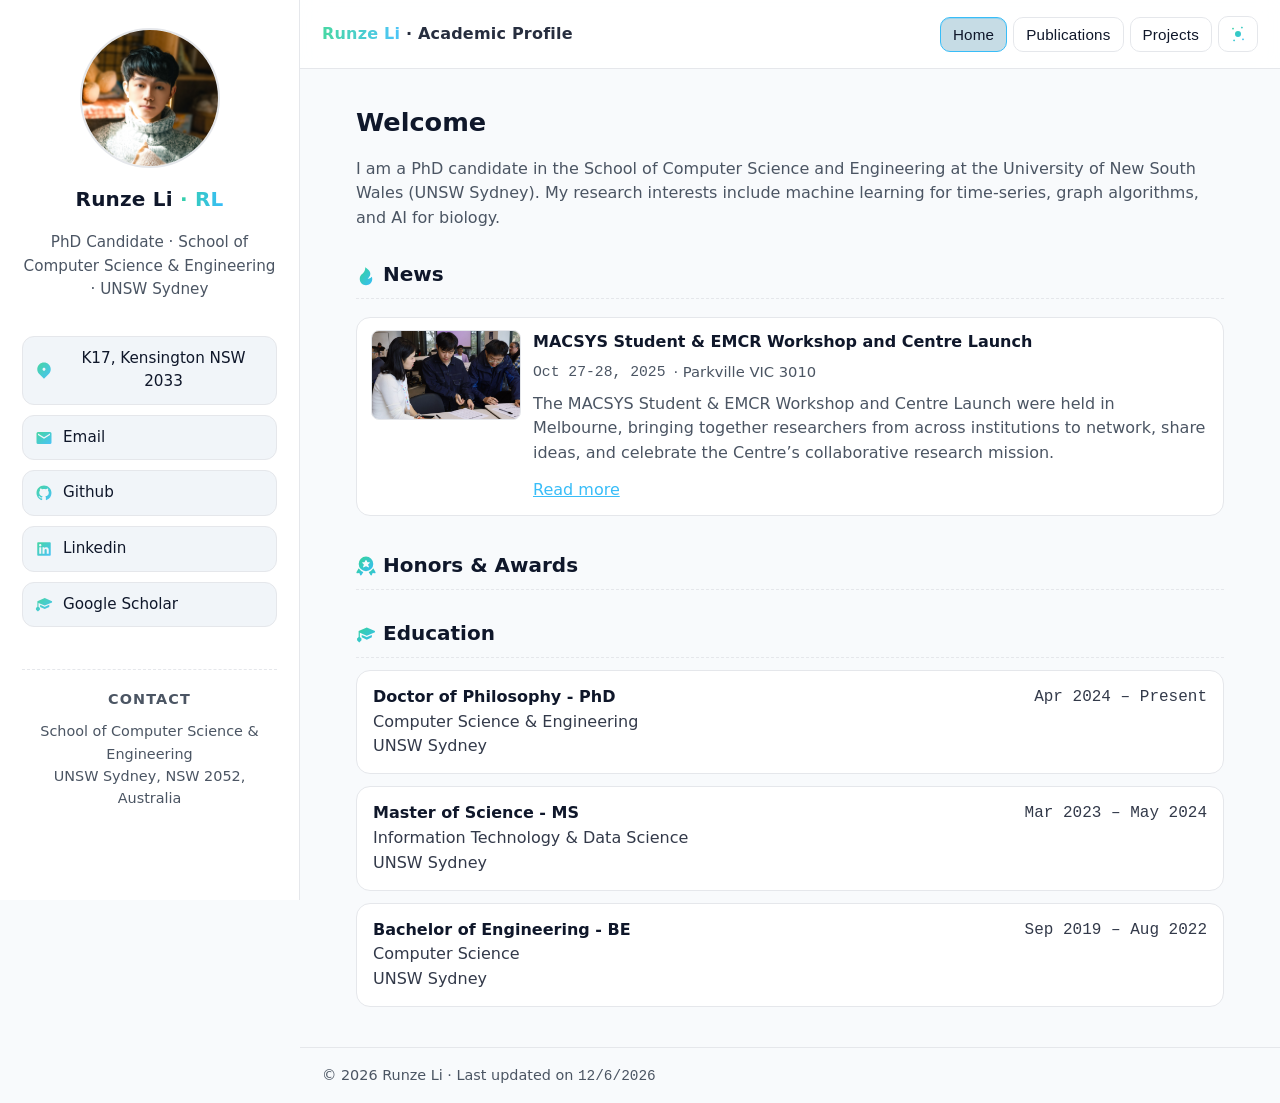
==== commit 964a0312: "fix education problem" ====
--- a/index.html
+++ b/index.html
@@ -333,7 +333,7 @@
             <article class="edu-item">
               <header class="edu-header">
                 <div>
-                  <div class="degree">Master of Information Technology</div>
+                  <div class="degree">Master of Science - MS</div>
                   <div class="field">Information Technology &amp; Data Science</div>
                   <div class="school">UNSW Sydney</div>
                 </div>
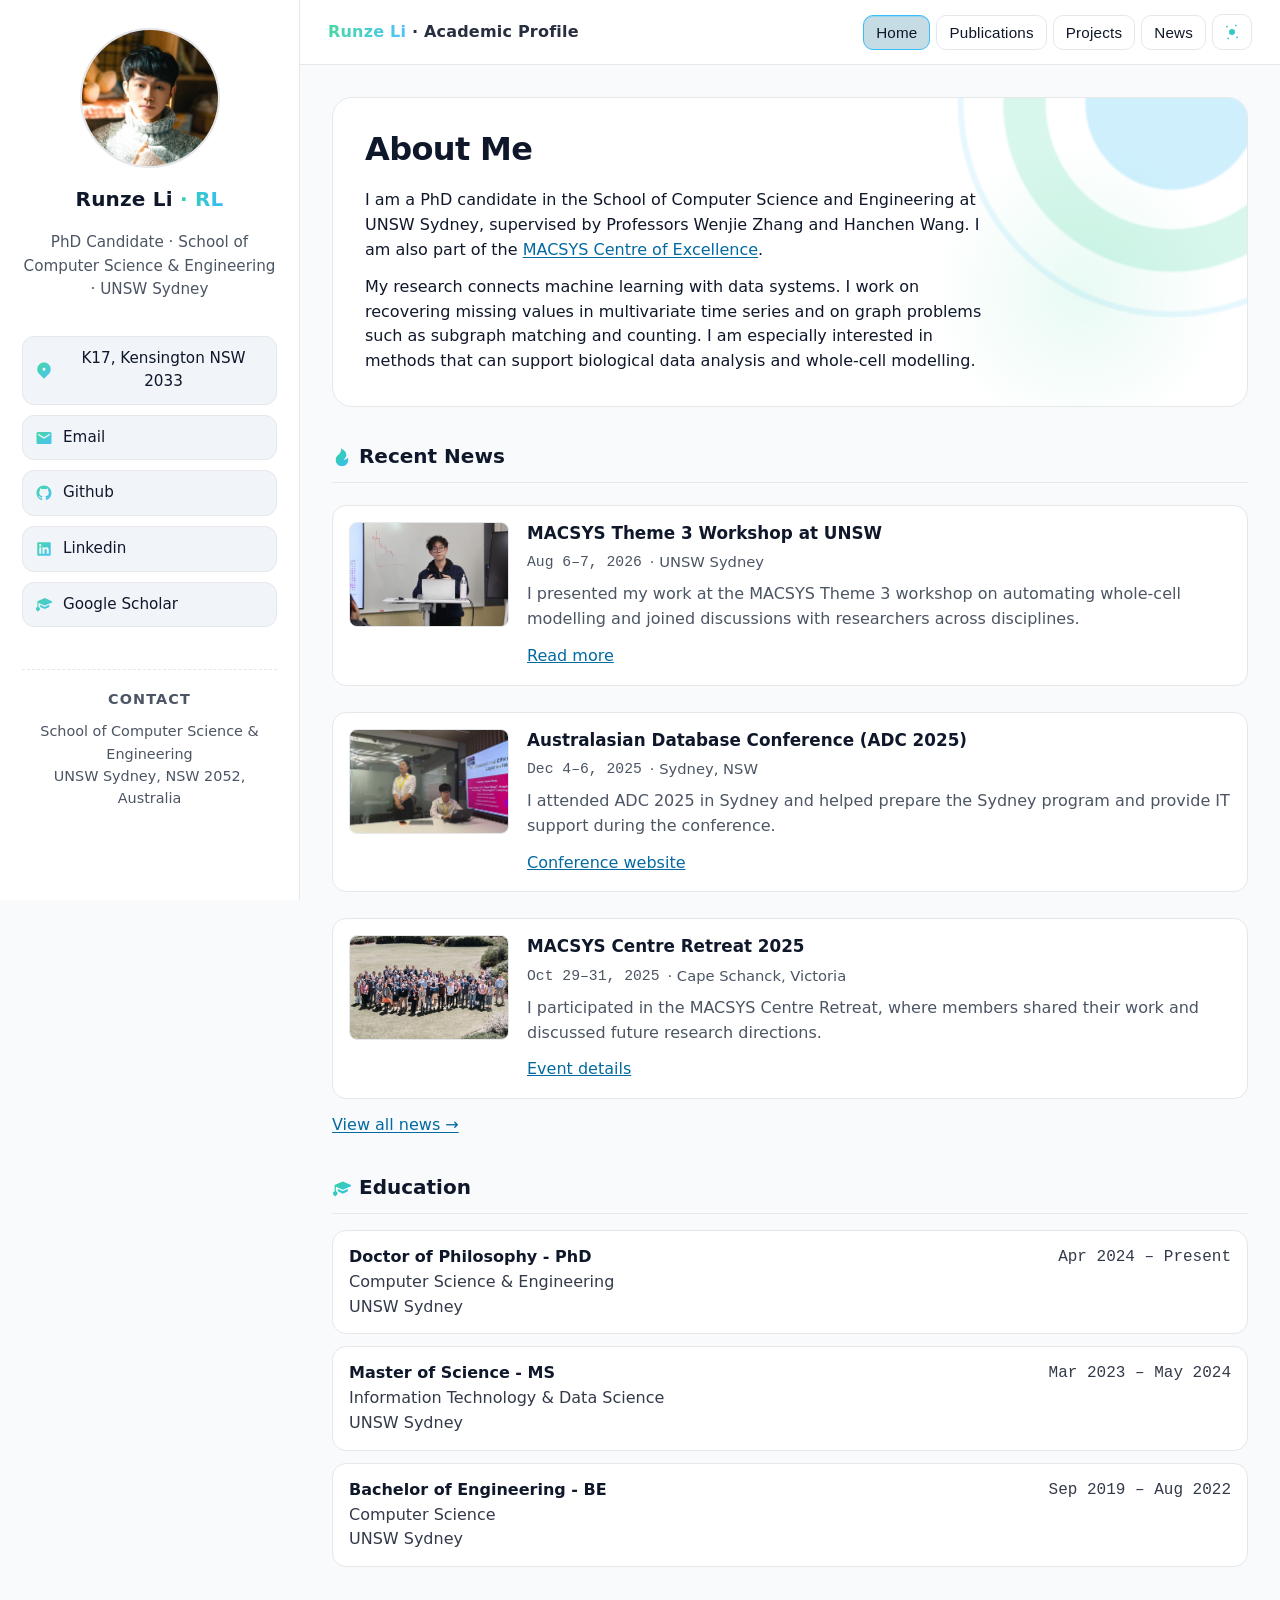
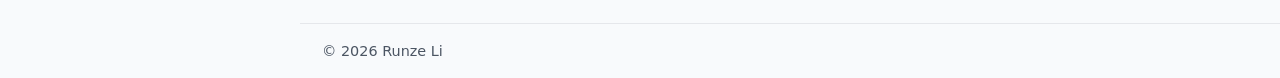
==== commit ccf2df8c: "update" ====
--- a/index.html
+++ b/index.html
@@ -4,8 +4,9 @@
   <meta charset="utf-8" />
   <meta name="viewport" content="width=device-width, initial-scale=1" />
   <title>Runze Li — PhD, CSE @ UNSW</title>
-  <link rel="icon" href="assets/rl-logo-light.svg" media="(prefers-color-scheme: light)">
-  <link rel="icon" href="assets/rl-logo-dark.svg"  media="(prefers-color-scheme: dark)">
+<!--  <link rel="icon" href="assets/rl-logo-light.svg" media="(prefers-color-scheme: light)">-->
+  <link rel="icon" href="assets/rl-logo-light.svg" >
+<!--  <link rel="icon" href="assets/rl-logo-dark.svg"  media="(prefers-color-scheme: dark)">-->
   <meta name="description" content="Personal academic profile of a PhD candidate in the School of Computer Science and Engineering, UNSW Sydney." />
   <style>
     :root { --radius: 14px; }
@@ -20,6 +21,7 @@
       --chip-bg: #f1f5f9;       /* slate-100 */
       --accent1: #34d399;       /* emerald-400 */
       --accent2: #38bdf8;       /* sky-400 */
+      --link: #0369a1;
     }
 
     /* DARK (Night) */
@@ -32,6 +34,7 @@
       --chip-bg: #171a22;
       --accent1: #059669;       /* emerald-600 (darker pair of #34d399) */
       --accent2: #0284c7;       /* sky-600 (darker pair of #38bdf8) */
+      --link: #7dd3fc;
     }
 
     * { box-sizing: border-box; }
@@ -83,7 +86,7 @@
 
     .header { position: sticky; top: 0; z-index: 10; backdrop-filter: saturate(1.1) blur(10px); background: color-mix(in hsl, var(--panel) 88%, transparent); border-bottom: 1px solid var(--border); }
 
-    .toolbar { display: flex; align-items: center; justify-content: space-between; gap: 12px; padding: 16px 22px; }
+    .toolbar { display: flex; align-items: center; justify-content: space-between; gap: 12px; padding: 14px 28px; }
     .site-title { font-size: 1rem; font-weight: 600; letter-spacing: .2px; opacity: .9; }
 
     .nav { display: flex; gap: 6px; align-items: center; flex-wrap: wrap; }
@@ -98,14 +101,7 @@
     :root[data-theme="dark"] .icon-sun { display: none; }
 
     /* Centered content with max width */
-    .content {
-      --content-max: 1100px;
-      --content-gutter: 28px;
-      width: min(var(--content-max), calc(100% - 2 * var(--content-gutter)));
-      margin-inline: auto; /* 水平居中 */
-      padding: 24px var(--content-gutter) 40px;
-      max-width: none; /* 用 width 控制最大宽度 */
-    }
+    .content { width: min(100%, 1080px); margin-inline: auto; padding: 32px 32px 56px; }
 
 
     h2 svg { vertical-align: middle; align-items: center; width: 1em; height: 1em;}
@@ -116,8 +112,8 @@
     .tab-panel.active { display: block; }
 
     /* Typography */
-    h1 { font-size: 1.6rem; margin: 10px 0 14px; }
-    h2 { font-size: 1.25rem; margin: 28px 0 12px; border-bottom: 1px dashed var(--border); padding-bottom: 8px; }
+    h1 { font-size: clamp(1.6rem, 2.5vw, 2rem); line-height: 1.2; margin: 4px 0 20px; letter-spacing: -.02em; }
+    h2 { font-size: 1.25rem; margin: 34px 0 16px; border-bottom: 1px solid var(--border); padding-bottom: 10px; }
     h3 { font-size: 1.05rem; margin: 18px 0 8px; }
     p { margin: 8px 0 12px; }
     ul { margin: 8px 0 18px 1.2rem; padding: 0; }
@@ -127,12 +123,22 @@
 
     /* Cards & lists */
     .pub-list { list-style: none; margin: 0; padding: 0; display: grid; gap: 14px; }
-    .pub-item { padding: 14px 14px; border: 1px solid var(--border); border-radius: 14px; background: var(--panel); }
-    .pub-item .title { font-weight: 600; }
+    .pub-item { padding: 18px 20px; border: 1px solid var(--border); border-radius: var(--radius); background: var(--panel); }
+    .pub-item .title { font-size: 1.05rem; font-weight: 650; line-height: 1.4; }
     .pub-item .meta { font-size: .92rem; color: var(--muted); margin-top: 4px; }
-
-    .project-grid { display: grid; grid-template-columns: repeat(2, minmax(0, 1fr)); gap: 14px; }
-    .card { padding: 14px; border: 1px solid var(--border); border-radius: 14px; background: var(--panel); }
+    .pub-item .meta a { color: var(--link); text-decoration: underline; text-underline-offset: 2px; }
+    .research-footer { margin-top: 24px; padding: 22px 24px; border: 1px solid var(--border); border-radius: var(--radius); background: color-mix(in srgb, var(--panel) 88%, var(--accent2)); }
+    .research-footer p { margin: 0 0 10px; color: var(--muted); }
+    .research-footer a { color: var(--link); font-weight: 600; text-decoration: underline; text-underline-offset: 3px; }
+
+    .intro { max-width: 72ch; }
+    .intro a, .content p > a { color: var(--link); text-decoration: underline; text-underline-offset: 2px; }
+    .about-hero { position: relative; isolation: isolate; overflow: hidden; padding: 32px; border: 1px solid var(--border); border-radius: calc(var(--radius) + 6px); background: var(--panel); }
+    .about-hero::before { content: ""; position: absolute; z-index: -1; width: 430px; height: 430px; right: -140px; top: -210px; border-radius: 50%; background: radial-gradient(circle, color-mix(in srgb, var(--accent2) 24%, transparent) 0 28%, transparent 29% 41%, color-mix(in srgb, var(--accent1) 19%, transparent) 42% 55%, transparent 56% 68%, color-mix(in srgb, var(--accent2) 12%, transparent) 69% 70%, transparent 71%); }
+    .about-hero::after { content: ""; position: absolute; z-index: -1; width: 310px; height: 310px; right: 12px; top: 38px; border-radius: 50%; background: radial-gradient(circle, color-mix(in srgb, var(--accent1) 11%, transparent), transparent 68%); }
+    .about-hero h1 { margin-top: 0; }
+    .about-hero .intro { max-width: 62ch; }
+    .about-hero .intro:last-child { margin-bottom: 0; }
 
     /* Education — static cards */
     .edu-list { display: grid; grid-template-columns: 1fr; gap: 12px; }
@@ -143,15 +149,16 @@
     .dates { white-space: nowrap; font-variant-numeric: tabular-nums; }
 
     /* News list */
-    .news-list { list-style: none; margin: 8px 0 0; padding: 0; display: grid; gap: 12px; }
-    .news-item { display: flex; gap: 12px; align-items: flex-start; padding: 12px 14px; border: 1px solid var(--border); border-radius: var(--radius); background: var(--panel); }
+    .news-list { list-style: none; margin: 8px 0 0; padding: 0; display: grid; gap: 14px; }
+    .news-item { display: flex; gap: 18px; align-items: flex-start; padding: 16px; border: 1px solid var(--border); border-radius: var(--radius); background: var(--panel); }
     .news-thumb-link { display: block; flex: 0 0 auto; }
-    .news-thumb { width: 150px; height: 90px; object-fit: cover; border-radius: calc(var(--radius) - 6px); border: 1px solid var(--border); background: var(--chip-bg); }
+    .news-thumb { width: 160px; height: 105px; object-fit: cover; border-radius: calc(var(--radius) - 6px); border: 1px solid var(--border); background: var(--chip-bg); }
     .news-body { flex: 1 1 auto; min-width: 0; }
-    .news-item h3 { margin: 0 0 6px; font-size: 1rem; }
+    .news-item h3 { margin: 0 0 6px; font-size: 1.05rem; line-height: 1.4; }
+    .news-item h3 a:hover { color: var(--link); text-decoration: underline; text-underline-offset: 3px; }
     .news-item .news-meta { font-size: .92rem; color: var(--muted); display: flex; align-items: center; gap: 8px; flex-wrap: wrap; }
     .news-actions { margin-top: 8px; }
-    .read-more { border: 0; padding: 0; background: none; border-radius: 0; text-decoration: underline; color: var(--accent2); }
+    .read-more { border: 0; padding: 0; background: none; border-radius: 0; text-decoration: underline; color: var(--link); }
     .read-more:hover { transform: none; background: none; text-decoration: underline; }
 
     /* Footer */
@@ -171,18 +178,37 @@
     .gallery{display:grid;grid-template-columns:repeat(auto-fit,minmax(220px,1fr));gap:12px;margin-top:12px}
     figure{margin:0}
     figure img{width:100%;aspect-ratio:4/3;object-fit:cover;border-radius:10px;border:1px solid var(--border);background:#000}
-    figcaption{font-size:.9rem;color:#6b7280;margin-top:6px}
+    figcaption{font-size:.9rem;color:var(--muted);margin-top:6px}
+    .uc-sign { width: 100%; height: auto; display: block; }
 
 
     /* Mobile */
     .mobile-toggle { display: none; }
     @media (max-width: 980px) {
       .container { flex-direction: column; }
-      .content { --content-gutter: 16px; }
-      .sidebar { position: relative; width: 100%; height: auto; }
-      .news-thumb { width: 110px; height: 83px; }
+      .content { padding: 28px 24px 48px; }
+      .sidebar { position: relative; width: 100%; min-width: 0; max-width: none; height: auto; padding: 20px 24px; }
+      .brand { flex-direction: row; justify-content: flex-start; text-align: left; }
+      .avatar { width: 84px; height: 84px; }
+      .chips { grid-template-columns: repeat(2, minmax(0, 1fr)); }
+      .toolbar { padding-inline: 24px; }
       .mobile-toggle { display: inline-flex; align-items: center; gap: 8px; background: color-mix(in hsl, var(--panel) 90%, transparent); border: 1px solid var(--border); padding: 8px 10px; border-radius: 10px; cursor: pointer; }
-      .project-grid { grid-template-columns: 1fr; }
+    }
+    @media (max-width: 600px) {
+      .content { padding: 24px 16px 40px; }
+      .about-hero { padding: 22px; }
+      .about-hero::before { right: -280px; opacity: .6; }
+      .research-footer { padding: 18px; }
+      .sidebar { padding: 18px 16px; }
+      .chips { grid-template-columns: 1fr; }
+      .toolbar { align-items: flex-start; flex-direction: column; padding: 12px 16px; }
+      .nav { width: 100%; }
+      .tab-btn { padding: 7px 10px; font-size: .9rem; }
+      .theme-toggle { margin-left: auto; }
+      .news-item { flex-direction: column; gap: 12px; }
+      .news-thumb-link, .news-thumb { width: 100%; }
+      .news-thumb { height: auto; aspect-ratio: 16 / 9; }
+      .edu-header { flex-direction: column; gap: 4px; }
     }
   </style>
 </head>
@@ -222,14 +248,12 @@
             <span>Github</span>
           </a>
           <!-- Linkedin -->
-          <a class="chip" href="https://www.linkedin.com/in/runze-razeen-li/" target="_blank" rel="noopener" title="Google Scholar">
+          <a class="chip" href="https://www.linkedin.com/in/runze-razeen-li/" target="_blank" rel="noopener" title="LinkedIn">
             <svg viewBox="0 0 24 24" aria-hidden="true" focusable="false" fill="currentColor"><path fill="url(#h2grad)" d="M18.3362 18.339H15.6707V14.1622C15.6707 13.1662 15.6505 11.8845 14.2817 11.8845C12.892 11.8845 12.6797 12.9683 12.6797 14.0887V18.339H10.0142V9.75H12.5747V10.9207H12.6092C12.967 10.2457 13.837 9.53325 15.1367 9.53325C17.8375 9.53325 18.337 11.3108 18.337 13.6245V18.339H18.3362ZM7.00373 8.57475C6.14573 8.57475 5.45648 7.88025 5.45648 7.026C5.45648 6.1725 6.14648 5.47875 7.00373 5.47875C7.85873 5.47875 8.55173 6.1725 8.55173 7.026C8.55173 7.88025 7.85798 8.57475 7.00373 8.57475ZM8.34023 18.339H5.66723V9.75H8.34023V18.339ZM19.6697 3H4.32923C3.59498 3 3.00098 3.5805 3.00098 4.29675V19.7033C3.00098 20.4202 3.59498 21 4.32923 21H19.6675C20.401 21 21.001 20.4202 21.001 19.7033V4.29675C21.001 3.5805 20.401 3 19.6675 3H19.6697Z"></path></svg>
             <span>Linkedin</span>
           </a>
-          <!-- Scholar -->
-          <a class="chip" href="https://scholar.google.com/" target="_blank" rel="noopener" title="Google Scholar">
+          <a class="chip" href="https://scholar.google.com/citations?user=N20j5o0AAAAJ&amp;hl=zh-CN" target="_blank" rel="noopener" title="Google Scholar">
             <svg viewBox="0 0 24 24" aria-hidden="true" focusable="false" fill="currentColor"><path fill="url(#h2grad)" d="m22.75 8.3076 -9.7954 -4.24412L3.15912 8.3076v7.2358L1.25 17.4525v2.0532l2.65909 2.6591 2.65909 -2.6591v-2.0532l-1.90906 -1.909v-4.9763l8.29548 3.5942L22.75 9.91727V8.3076ZM6.87273 13.1568l0.00699 2.8244 6.07358 2.847 6.0841 -2.8473 -0.0007 -2.8242 -5.784 2.506 -0.2981 0.1292 -0.2982 -0.1292 -5.78367 -2.5059Z"/></svg>
-            <!-- <svg viewBox="0 0 24 24" aria-hidden="true" focusable="false"><path fill="currentColor" d="M12 2 3 7l9 5 9-5-9-5Zm0 7L5.5 7 12 3l6.5 4L12 9Zm-9 6 9 5 9-5-3.5-2L12 16l-5.5-3L3 15Z"/></svg> -->
             <span>Google Scholar</span>
           </a>
         </div>
@@ -247,9 +271,10 @@
         <div class="toolbar">
           <span class="site-title"><span class="accent">Runze Li</span> · Academic Profile</span>
           <div class="nav" role="tablist" aria-label="Primary">
-            <button class="tab-btn" role="tab" aria-controls="home" aria-selected="true" data-tab="home">Home</button>
-            <button class="tab-btn" role="tab" aria-controls="publications" aria-selected="false" data-tab="publications">Publications</button>
-            <button class="tab-btn" role="tab" aria-controls="projects" aria-selected="false" data-tab="projects">Projects</button>
+            <button class="tab-btn" id="tab-home" role="tab" aria-controls="home" aria-selected="true" data-tab="home">Home</button>
+            <button class="tab-btn" id="tab-publications" role="tab" aria-controls="publications" aria-selected="false" data-tab="publications">Publications</button>
+            <button class="tab-btn" id="tab-projects" role="tab" aria-controls="projects" aria-selected="false" data-tab="projects">Projects</button>
+            <button class="tab-btn" id="tab-news" role="tab" aria-controls="news" aria-selected="false" data-tab="news">News</button>
             <button class="theme-toggle" id="themeToggle" title="Toggle theme" aria-label="Toggle theme">
               <svg class="icon-sun" viewBox="0 0 24 24" aria-hidden="true"><path fill="url(#h2grad)"  d="M6.76 4.84 5.34 3.42 3.92 4.84l1.42 1.42 1.42-1.42Zm10.48 14.32 1.42 1.42 1.42-1.42-1.42-1.42-1.42 1.42ZM12 4V2h-0v2h0Zm0 18v-2h0v2h0ZM4 12H2v0h2v0Zm18 0h-2v0h2v0ZM6.76 19.16l-1.42 1.42 1.42 1.42 1.42-1.42-1.42-1.42Zm10.48-14.32 1.42-1.42-1.42-1.42-1.42 1.42 1.42 1.42ZM12 8a4 4 0 1 1 0 8 4 4 0 0 1 0-8Z"/></svg>
               <svg class="icon-moon" viewBox="0 0 24 24" aria-hidden="true"><path fill="url(#h2grad)" d="M21 12.79A9 9 0 1 1 11.21 3 7 7 0 0 0 21 12.79Z"/></svg>
@@ -265,48 +290,52 @@
       <section class="content">
         <!-- Home Panel -->
         <section id="home" class="tab-panel active" role="tabpanel" aria-labelledby="tab-home">
-          <h1>Welcome</h1>
-          <p class="muted">I am a PhD candidate in the School of Computer Science and Engineering at the University of New South Wales (UNSW Sydney). My research interests include machine learning for time-series, graph algorithms, and AI for biology.</p>
-
-          <!-- <h2>About Me</h2>
-          <p>Short bio here. Add a few sentences about your research focus, current advisors, and open collaboration interests. Keep it succinct and academic.</p> -->
+          <div class="about-hero">
+            <h1>About Me</h1>
+            <p class="intro">I am a PhD candidate in the School of Computer Science and Engineering at UNSW Sydney, supervised by Professors Wenjie Zhang and Hanchen Wang. I am also part of the <a href="https://macsys.org/staff/runze-li/" target="_blank" rel="noopener">MACSYS Centre of Excellence</a>.</p>
+            <p class="intro">My research connects machine learning with data systems. I work on recovering missing values in multivariate time series and on graph problems such as subgraph matching and counting. I am especially interested in methods that can support biological data analysis and whole-cell modelling.</p>
+          </div>
 
           <h2>
-            <svg viewBox="0 0 24 24" fill="currentColor"><path fill="url(#h2grad)" d="M12 23C7.85786 23 4.5 19.6421 4.5 15.5C4.5 13.3462 5.40786 11.4045 6.86179 10.0366C8.20403 8.77375 11.5 6.49951 11 1.5C17 5.5 20 9.5 14 15.5C15 15.5 16.5 15.5 19 13.0296C19.2697 13.8032 19.5 14.6345 19.5 15.5C19.5 19.6421 16.1421 23 12 23Z"></path></svg>
-            News
+            <svg viewBox="0 0 24 24" fill="currentColor" aria-hidden="true"><path fill="url(#h2grad)" d="M12 23C7.85786 23 4.5 19.6421 4.5 15.5C4.5 13.3462 5.40786 11.4045 6.86179 10.0366C8.20403 8.77375 11.5 6.49951 11 1.5C17 5.5 20 9.5 14 15.5C15 15.5 16.5 15.5 19 13.0296C19.2697 13.8032 19.5 14.6345 19.5 15.5C19.5 19.6421 16.1421 23 12 23Z"></path></svg>
+            Recent News
           </h2>
           <ul class="news-list">
             <li class="news-item">
-              <a class="news-thumb-link" href="#news/macsys-launch" aria-hidden="true" tabindex="-1">
-              <img class="news-thumb" src="assets/news/MACSYS-launch-2.JPG" alt="scHolo spotlight at MACSYS Retreat thumbnail">
+              <a class="news-thumb-link" href="#news/macsys-workshop3" aria-hidden="true" tabindex="-1">
+                <img class="news-thumb" src="assets/news/2026-MACSYS-workshop3/MACSYS-workshop3-presentation-web.jpg" alt="Runze Li presenting at the MACSYS Theme 3 Workshop" loading="lazy">
               </a>
               <div class="news-body">
-                <h3><a href="#news/macsys-launch">MACSYS Student & EMCR Workshop and Centre Launch</a></h3>
-                <div class="news-meta">
-<!--                  <span class="tag">-->
-                  <time datetime="2025-10-27">Oct 27-28, 2025</time> · Parkville VIC 3010
-                  <!--                  </span>-->
-                </div>
-                <p class="muted">The MACSYS Student & EMCR Workshop and Centre Launch were held in Melbourne, bringing together researchers from across institutions to network, share ideas, and celebrate the Centre’s collaborative research mission.</p>
-                <div class="news-actions">
-                  <a class="read-more" href="#news/macsys-launch" aria-label="Read more about MACSYS Student & EMCR Workshop and Centre Launch">Read more</a>
-                </div>
+                <h3><a href="#news/macsys-workshop3">MACSYS Theme 3 Workshop at UNSW</a></h3>
+                <div class="news-meta"><time datetime="2026-08-06">Aug 6–7, 2026</time> · UNSW Sydney</div>
+                <p class="muted">I presented my work at the MACSYS Theme 3 workshop on automating whole-cell modelling and joined discussions with researchers across disciplines.</p>
+                <div class="news-actions"><a class="read-more" href="#news/macsys-workshop3">Read more</a></div>
               </div>
             </li>
+            <li class="news-item">
+              <a class="news-thumb-link" href="https://adc-conference.github.io/2025/" target="_blank" rel="noopener" aria-label="ADC 2025 conference website">
+                <img class="news-thumb" src="assets/news/2025-ADC/ADC.jpg" alt="Presentation at ADC 2025 in Sydney" loading="lazy">
+              </a>
+              <div class="news-body">
+                <h3><a href="https://adc-conference.github.io/2025/" target="_blank" rel="noopener">Australasian Database Conference (ADC 2025)</a></h3>
+                <div class="news-meta"><time datetime="2025-12-04">Dec 4–6, 2025</time> · Sydney, NSW</div>
+                <p class="muted">I attended ADC 2025 in Sydney and helped prepare the Sydney program and provide IT support during the conference.</p>
+                <div class="news-actions"><a class="read-more" href="https://adc-conference.github.io/2025/" target="_blank" rel="noopener">Conference website</a></div>
+              </div>
+            </li>
+            <li class="news-item">
+              <a class="news-thumb-link" href="https://macsys.org/event/macsys-centre-retreat/" target="_blank" rel="noopener" aria-label="MACSYS Centre Retreat event page">
+                <img class="news-thumb" src="assets/news/2025-MACSYS-retreat/MACSYS-retreat-1.JPG" alt="Group photo at the 2025 MACSYS Centre Retreat" loading="lazy">
+              </a>
+              <div class="news-body">
+                <h3><a href="https://macsys.org/event/macsys-centre-retreat/" target="_blank" rel="noopener">MACSYS Centre Retreat 2025</a></h3>
+                <div class="news-meta"><time datetime="2025-10-29">Oct 29–31, 2025</time> · Cape Schanck, Victoria</div>
+                <p class="muted">I participated in the MACSYS Centre Retreat, where members shared their work and discussed future research directions.</p>
+                <div class="news-actions"><a class="read-more" href="https://macsys.org/event/macsys-centre-retreat/" target="_blank" rel="noopener">Event details</a></div>
+              </div>
+            </li>
           </ul>
-
-          <h2>
-            <svg viewBox="0 0 24 24" fill="currentColor">
-              <path fill="url(#h2grad)" d="M3.46 15.11a0.27 0.27 0 0 0 -0.22 -0.11 0.25 0.25 0 0 0 -0.21 0.13l-2.4 4.14a1 1 0 0 0 1 1.48l2.39 -0.4 0.83 2.29a1 1 0 0 0 1.8 0.16l2 -3.34a0.22 0.22 0 0 0 0 -0.21 0.25 0.25 0 0 0 -0.15 -0.15 10.22 10.22 0 0 1 -5.04 -3.99Z" fill="#000000" stroke-width="1"></path>
-              <path fill="url(#h2grad)" d="M23.37 19.27 21 15.1a0.24 0.24 0 0 0 -0.21 -0.12 0.24 0.24 0 0 0 -0.21 0.11 10.3 10.3 0 0 1 -5.07 4 0.28 0.28 0 0 0 -0.15 0.15 0.22 0.22 0 0 0 0 0.21l2 3.36a1 1 0 0 0 1.8 -0.17l0.83 -2.29 2.39 0.4a1 1 0 0 0 1 -0.41 1 1 0 0 0 -0.01 -1.07Z" fill="#000000" stroke-width="1"></path>
-              <path fill="url(#h2grad)" d="M20.73 9.46A8.75 8.75 0 1 0 12 18.21a8.75 8.75 0 0 0 8.73 -8.75Zm-5.25 3.42a0.59 0.59 0 0 1 -0.85 0.74l-2.52 -1.42a0.28 0.28 0 0 0 -0.25 0l-2.52 1.42a0.59 0.59 0 0 1 -0.85 -0.74l1 -2.36a0.25 0.25 0 0 0 -0.06 -0.28L7.61 8.42a0.56 0.56 0 0 1 0.39 -1h2.12a0.25 0.25 0 0 0 0.23 -0.14L11.45 5a0.61 0.61 0 0 1 1.07 0l1.1 2.27a0.24 0.24 0 0 0 0.22 0.14H16a0.56 0.56 0 0 1 0.4 1l-1.9 1.83a0.26 0.26 0 0 0 -0.05 0.28Z" fill="#000000" stroke-width="1"></path>
-            </svg>
-            Honors & Awards
-          </h2>
-          <ul>
-            <!-- <li>UNSW Postgraduate Research Scholarship</li>
-            <li>Best Student Paper Award, XYZ Conference</li> -->
-          </ul>
+          <p><a href="#news">View all news →</a></p>
 
           <h2>
             <svg viewBox="0 0 24 24" fill="currentColor"><path fill="url(#h2grad)" d="m22.75 8.3076 -9.7954 -4.24412L3.15912 8.3076v7.2358L1.25 17.4525v2.0532l2.65909 2.6591 2.65909 -2.6591v-2.0532l-1.90906 -1.909v-4.9763l8.29548 3.5942L22.75 9.91727V8.3076ZM6.87273 13.1568l0.00699 2.8244 6.07358 2.847 6.0841 -2.8473 -0.0007 -2.8242 -5.784 2.506 -0.2981 0.1292 -0.2982 -0.1292 -5.78367 -2.5059Z"/></svg>
@@ -368,53 +397,128 @@
         <section id="publications" class="tab-panel" role="tabpanel" aria-labelledby="tab-publications">
           <h1>Publications</h1>
           <ul class="pub-list">
-            <!-- <li class="pub-item">
-              <div class="title">Fourier-Aware Diffusion for Multivariate Time-Series Imputation</div>
-              <div class="meta">Runze Li, et al. <strong>ACM TKDD</strong>, 2025</div>
-              <div class="meta"><a href="#">PDF</a> · <a href="#">Code</a> · <a href="#">BibTeX</a></div>
-            </li>
             <li class="pub-item">
-              <div class="title">Survey: Subgraph Isomorphism, Counting, and Matching</div>
-              <div class="meta">Runze Li, et al. <strong>arXiv</strong>, 2024</div>
-              <div class="meta"><a href="#">PDF</a> · <a href="#">Slides</a></div>
-            </li> -->
+              <div class="title">FADTI: Fourier and Attention Driven Diffusion for Multivariate Time Series Imputation</div>
+              <div class="meta">Runze Li, Hanchen Wang, Wenjie Zhang, Binghao Li, Yu Zhang, Xuemin Lin, Ying Zhang · <strong>ICDM 2026</strong></div>
+              <div class="meta"><a href="https://arxiv.org/abs/2512.15116" target="_blank" rel="noopener">Read paper</a> · <a href="https://github.com/RazeenLI/FADTI" target="_blank" rel="noopener">Code</a> · <a href="assets/bib/fadti.bib" download>Download BibTeX</a></div>
+            </li>
+            <li class="pub-item">
+              <div class="title">Algorithmic and Learning-based Approaches to Subgraph Matching and Counting: A Survey</div>
+              <div class="meta">Runze Li, Hanchen Wang, Ying Zhang, Wenjie Zhang · <strong>TechRxiv preprint</strong>, 2026</div>
+              <div class="meta"><a href="https://d197for5662m48.cloudfront.net/documents/publicationstatus/299274/preprint_pdf/c9f7b853f16553b1380769ef512007b3.pdf" target="_blank" rel="noopener">Read paper (PDF)</a> · <a href="assets/bib/subgraph-survey.bib" download>Download BibTeX</a></div>
+            </li>
+            <li class="pub-item">
+              <div class="title">kNN Join for Dynamic High-Dimensional Data: A Parallel Approach</div>
+              <div class="meta">Nimish Ukey, Zhengyi Yang, Wenke Yang, Binghao Li, Runze Li · <strong>ADC 2023</strong>, LNCS</div>
+              <div class="meta"><a href="https://doi.org/10.1007/978-3-031-47843-7_1" target="_blank" rel="noopener">Read paper (publisher)</a> · <a href="assets/bib/knn-join.bib" download>Download BibTeX</a></div>
+            </li>
           </ul>
+          <div class="research-footer">
+            <p>Interested in the implementation behind this research?</p>
+            <a href="#projects">Explore research projects →</a>
+          </div>
         </section>
 
         <!-- Projects Panel -->
         <section id="projects" class="tab-panel" role="tabpanel" aria-labelledby="tab-projects">
           <h1>Projects</h1>
-          <!-- <div class="project-grid">
-            <article class="card">
-              <span class="tag">Imputation</span>
-              <h3>FADTI: Fourier-Aware Diffusion Time-Series Imputation</h3>
-              <p>Frequency-aware generative modeling for irregularly sampled time-series with structured masks and resource constraints.</p>
-              <p class="muted"><a href="#">GitHub</a> · <a href="#">Docs</a></p>
-            </article>
-            <article class="card">
-              <span class="tag">Graphs</span>
-              <h3>Subgraph Matching Benchmark</h3>
-              <p>Unified benchmark and survey for exact and learning-based subgraph matching/counting algorithms.</p>
-              <p class="muted"><a href="#">Website</a> · <a href="#">Paper</a></p>
-            </article>
-          </div> -->
+          <ul class="pub-list">
+            <li class="pub-item">
+              <div class="title">FADTI · Multivariate Time-Series Imputation</div>
+              <p>Open-source implementation of a diffusion model for multivariate time-series imputation. The repository includes setup instructions, code, datasets, and experiment scripts.</p>
+              <div class="meta"><a href="https://github.com/RazeenLI/FADTI" target="_blank" rel="noopener">View code and documentation</a> · <a href="https://arxiv.org/abs/2512.15116" target="_blank" rel="noopener">Read paper</a></div>
+            </li>
+          </ul>
+          <div class="research-footer">
+            <p>Find the papers, original sources, and BibTeX entries for this work.</p>
+            <a href="#publications">Browse publications →</a>
+          </div>
         </section>
 
+        <!-- News Panel -->
+        <section id="news" class="tab-panel" role="tabpanel" aria-labelledby="tab-news">
+          <h1>News</h1>
+          <ul class="news-list">
+            <li class="news-item">
+              <a class="news-thumb-link" href="#news/macsys-workshop3" aria-hidden="true" tabindex="-1">
+                <img class="news-thumb" src="assets/news/2026-MACSYS-workshop3/MACSYS-workshop3-presentation-web.jpg" alt="Runze Li presenting at the MACSYS Theme 3 Workshop" loading="lazy">
+              </a>
+              <div class="news-body">
+                <h3><a href="#news/macsys-workshop3">MACSYS Theme 3 Workshop at UNSW</a></h3>
+                <div class="news-meta"><time datetime="2026-08-06">Aug 6–7, 2026</time> · UNSW Sydney</div>
+                <p class="muted">I presented my work at the MACSYS Theme 3 workshop on automating whole-cell modelling and joined discussions with researchers across disciplines.</p>
+                <div class="news-actions"><a class="read-more" href="#news/macsys-workshop3">Read more</a></div>
+              </div>
+            </li>
+            <li class="news-item">
+              <a class="news-thumb-link" href="https://adc-conference.github.io/2025/" target="_blank" rel="noopener" aria-label="ADC 2025 conference website">
+                <img class="news-thumb" src="assets/news/2025-ADC/ADC.jpg" alt="Presentation at ADC 2025 in Sydney" loading="lazy">
+              </a>
+              <div class="news-body">
+                <h3><a href="https://adc-conference.github.io/2025/" target="_blank" rel="noopener">Australasian Database Conference (ADC 2025)</a></h3>
+                <div class="news-meta"><time datetime="2025-12-04">Dec 4–6, 2025</time> · Sydney, NSW</div>
+                <p class="muted">I attended ADC 2025 in Sydney and helped prepare the Sydney program and provide IT support during the conference.</p>
+                <div class="news-actions"><a class="read-more" href="https://adc-conference.github.io/2025/" target="_blank" rel="noopener">Conference website</a></div>
+              </div>
+            </li>
+            <li class="news-item">
+              <a class="news-thumb-link" href="https://macsys.org/event/macsys-centre-retreat/" target="_blank" rel="noopener" aria-label="MACSYS Centre Retreat event page">
+                <img class="news-thumb" src="assets/news/2025-MACSYS-retreat/MACSYS-retreat-1.JPG" alt="Group photo at the 2025 MACSYS Centre Retreat" loading="lazy">
+              </a>
+              <div class="news-body">
+                <h3><a href="https://macsys.org/event/macsys-centre-retreat/" target="_blank" rel="noopener">MACSYS Centre Retreat 2025</a></h3>
+                <div class="news-meta"><time datetime="2025-10-29">Oct 29–31, 2025</time> · Cape Schanck, Victoria</div>
+                <p class="muted">I participated in the MACSYS Centre Retreat, where members shared their work and discussed future research directions.</p>
+                <div class="news-actions"><a class="read-more" href="https://macsys.org/event/macsys-centre-retreat/" target="_blank" rel="noopener">Event details</a></div>
+              </div>
+            </li>
+            <li class="news-item">
+              <a class="news-thumb-link" href="#news/macsys-launch" aria-hidden="true" tabindex="-1">
+              <img class="news-thumb" src="assets/news/2025-MACSYS-launch/MACSYS-workshop-1.JPG" alt="Group photo from the MACSYS Student &amp; EMCR Workshop" loading="lazy">
+              </a>
+              <div class="news-body">
+                <h3><a href="#news/macsys-launch">MACSYS Student & EMCR Workshop and Centre Launch</a></h3>
+                <div class="news-meta">
+<!--                  <span class="tag">-->
+                  <time datetime="2025-10-27">Oct 27-28, 2025</time> · Parkville VIC 3010
+                  <!--                  </span>-->
+                </div>
+                <p class="muted">The MACSYS Student & EMCR Workshop and Centre Launch were held in Melbourne, bringing together researchers from across institutions to network, share ideas, and celebrate the Centre’s collaborative research mission.</p>
+                <div class="news-actions">
+                  <a class="read-more" href="#news/macsys-launch" aria-label="Read more about MACSYS Student & EMCR Workshop and Centre Launch">Read more</a>
+                </div>
+              </div>
+            </li>
+          </ul>
+
+        </section>
+
         <!-- News Detail Panel -->
-        <section id="news-detail" class="tab-panel" role="tabpanel" aria-labelledby="tab-news-detail">
+        <section id="news-detail" class="tab-panel" aria-label="News article">
           <article class="article">
-            <p><a class="back" href="#home">← Back to News</a></p>
+            <p><a class="back" href="#news">← Back to News</a></p>
             <div id="newsDetailContainer"></div>
           </article>
 
           <!-- 详情模板：按需复制新增更多模板 -->
+          <template id="tmpl-news-macsys-workshop3">
+            <header>
+              <h1>MACSYS Theme 3 Workshop at UNSW</h1>
+              <div class="meta"><time datetime="2026-08-06">Aug 6–7, 2026</time> · UNSW Sydney</div>
+            </header>
+            <p>I presented my work at the MACSYS Theme 3 workshop on automating whole-cell modelling and joined discussions with researchers across disciplines.</p>
+            <p><a class="read-more" href="https://macsys.org/event/theme3-workshop-unsw/" target="_blank" rel="noopener">Official event page</a></p>
+            <section class="gallery" aria-label="Workshop photos">
+              <figure><img src="assets/news/2026-MACSYS-workshop3/MACSYS-workshop3-1.JPG" alt="Group photo at the MACSYS Theme 3 Workshop" loading="lazy"></figure>
+              <figure><img src="assets/news/2026-MACSYS-workshop3/MACSYS-workshop3-presentation-web.jpg" alt="Runze Li presenting at the MACSYS Theme 3 Workshop" loading="lazy"><figcaption>Presenting at the workshop</figcaption></figure>
+            </section>
+          </template>
           <template id="tmpl-news-macsys-launch">
             <header>
               <h1>MACSYS Student & EMCR Workshop and Centre Launch</h1>
               <div class="meta"><time datetime="2025-10-29">Oct 27-28, 2025</time> · Parkville VIC 3010</div>
             </header>
-            <img class="hero" src="assets/news/MACSYS-launch-1.JPG" alt="MACSYS Retreat stage photo" />
-            <p>Shared early scHolo progress on unified representation, cross-omics alignment, and temporal dynamics.</p>
+            <img class="hero" src="assets/news/2025-MACSYS-launch/MACSYS-launch-1.JPG" alt="MACSYS Centre Launch" />
             <h2>MACSYS Student & EMCR Workshop (Oct 27)</h2>
             <p>A full-day workshop at the University of Melbourne where MACSYS students and EMCRs networked, shared research ideas, and explored opportunities for future collaboration, followed by dinner and mini golf.</p>
             <h2>MACSYS Centre Launch (Oct 28)</h2>
@@ -428,11 +532,15 @@
             <!-- 图集（可选） -->
             <section class="gallery">
               <figure>
-                <img src="../assets/news/MACSYS-launch-1.JPG" alt="MACSYS Centre Launch">
+                <img src="assets/news/2025-MACSYS-launch/MACSYS-launch-1.JPG" alt="MACSYS Centre Launch">
                 <figcaption>MACSYS Centre Launch</figcaption>
               </figure>
               <figure>
-                <img src="../assets/news/MACSYS-launch-2.JPG" alt="MACSYS Student & EMCR Workshop">
+                <img src="assets/news/2025-MACSYS-launch/MACSYS-workshop-1.JPG" alt="MACSYS Student &amp; EMCR Workshop">
+                <figcaption>MACSYS Student & EMCR Workshop</figcaption>
+              </figure>
+              <figure>
+                <img src="assets/news/2025-MACSYS-launch/MACSYS-workshop-2.JPG" alt="Participants at the MACSYS Student &amp; EMCR Workshop" loading="lazy">
                 <figcaption>MACSYS Student & EMCR Workshop</figcaption>
               </figure>
             </section>
@@ -442,7 +550,7 @@
 
 
       <footer>
-        © <span id="year"></span> Runze Li · Last updated on <time id="lastUpdated"></time>
+        © <span id="year"></span> Runze Li
       </footer>
     </main>
   </div>
@@ -472,14 +580,14 @@
     // TAB logic
     const tabs = document.querySelectorAll('.tab-btn');
     const panels = document.querySelectorAll('.tab-panel');
-    function activateTab(id) {
+    function activateTab(id, updateHash = true) {
       panels.forEach(p => p.classList.toggle('active', p.id === id));
       tabs.forEach(t => {
-        const selected = t.dataset.tab === id;
+        const selected = t.dataset.tab === id || (id === 'news-detail' && t.dataset.tab === 'news');
         t.classList.toggle('active', selected);
         t.setAttribute('aria-selected', String(selected));
       });
-      if (location.hash !== '#' + id) history.replaceState(null, '', '#' + id);
+      if (updateHash && location.hash !== '#' + id) history.replaceState(null, '', '#' + id);
     }
     tabs.forEach(btn => btn.addEventListener('click', (e) => { e.preventDefault(); activateTab(btn.dataset.tab); }));
     // window.addEventListener('hashchange', () => {
@@ -504,7 +612,7 @@
       const container = document.getElementById('newsDetailContainer');
       if (tmpl && container){
         container.innerHTML = tmpl.innerHTML;
-        activateTab('news-detail');
+        activateTab('news-detail', false);
       } else {
         activateTab('home'); // 未知 slug 回主页
       }
@@ -516,7 +624,7 @@
         const slug = hash.split('/')[1];
         renderNewsDetail(slug);
       } else if (document.getElementById(hash)) {
-        activateTab(hash || 'home');
+        activateTab(hash || 'home', false);
       } else {
         activateTab('home');
       }
@@ -525,7 +633,6 @@
 
     // Footer helpers
     document.getElementById('year').textContent = new Date().getFullYear();
-    document.getElementById('lastUpdated').textContent = new Date().toLocaleDateString();
   </script>
 </body>
 </html>
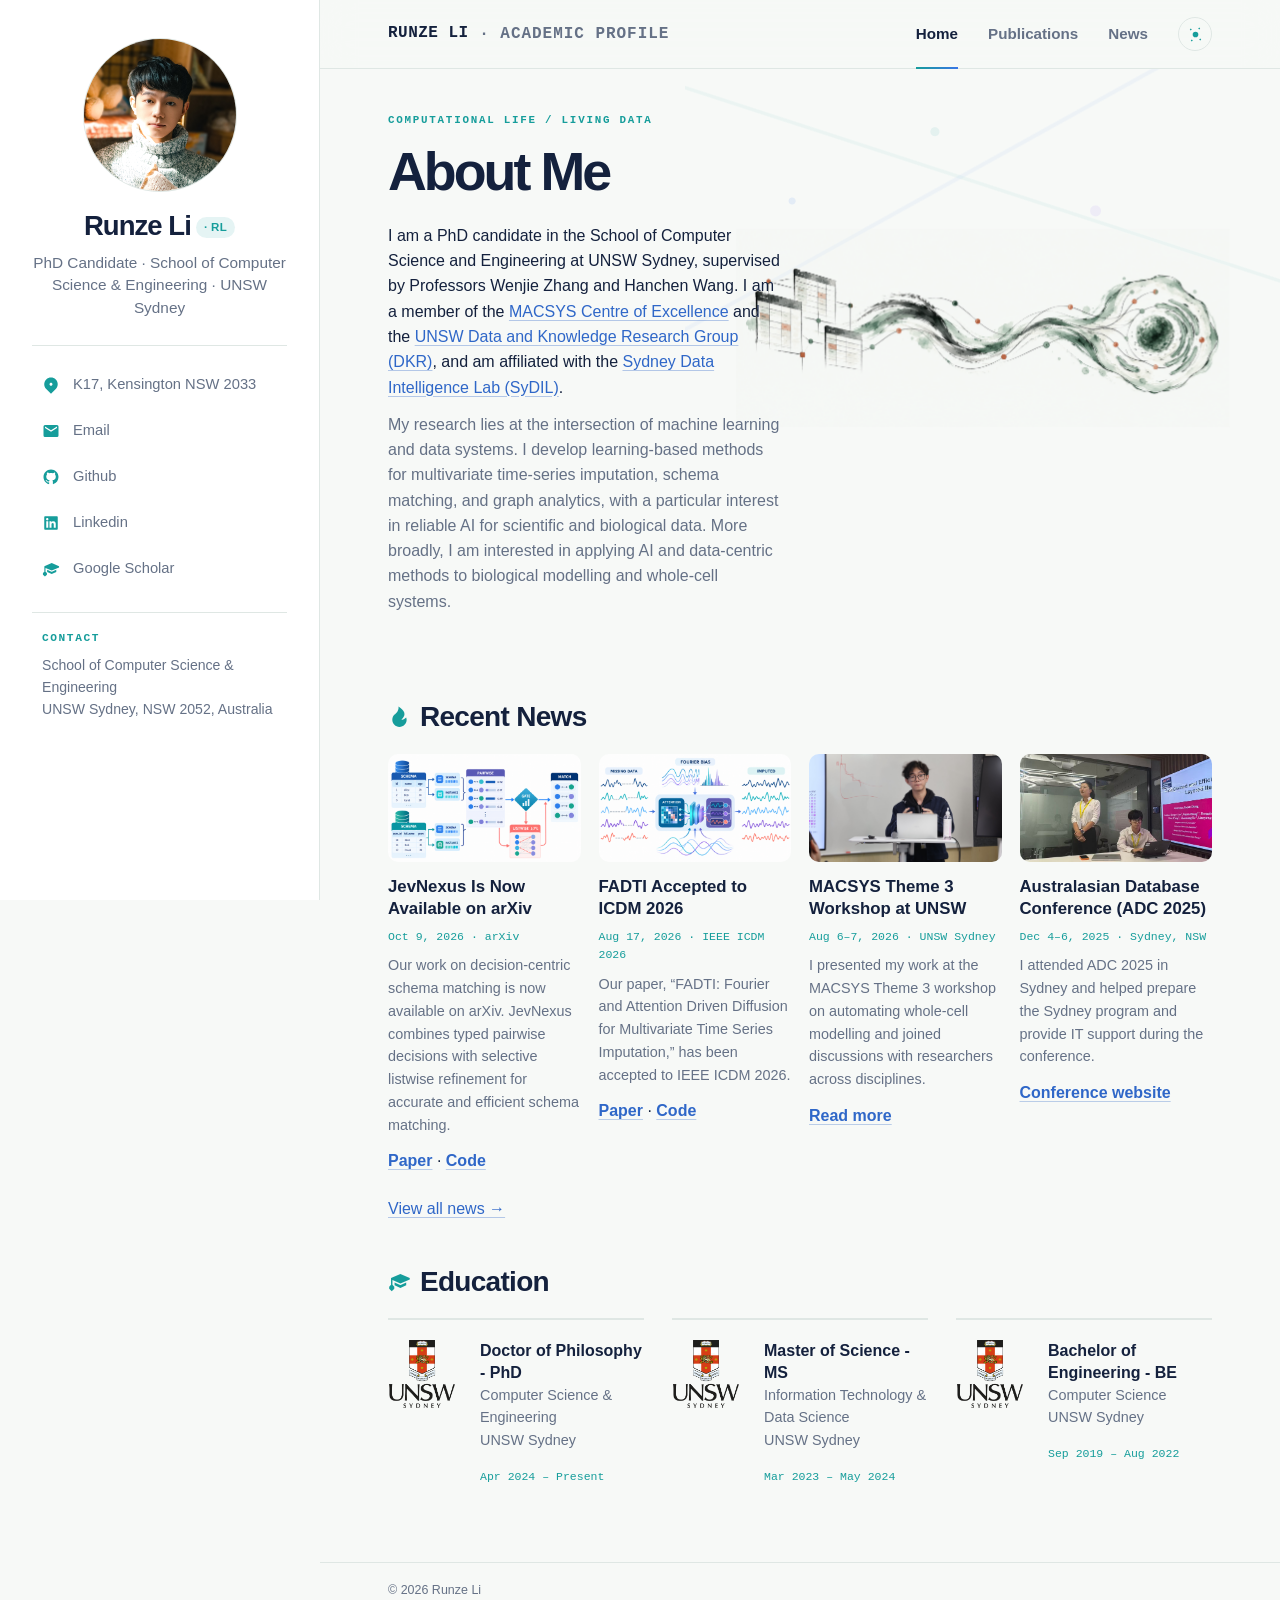
==== commit 51292a47: "update" ====
--- a/index.html
+++ b/index.html
@@ -8,209 +8,7 @@
   <link rel="icon" href="assets/rl-logo-light.svg" >
 <!--  <link rel="icon" href="assets/rl-logo-dark.svg"  media="(prefers-color-scheme: dark)">-->
   <meta name="description" content="Personal academic profile of a PhD candidate in the School of Computer Science and Engineering, UNSW Sydney." />
-  <style>
-    :root { --radius: 14px; }
-
-    /* LIGHT (Day) */
-    :root[data-theme="light"] {
-      --bg: #f8fafc;            /* slate-50 */
-      --panel: #ffffff;         /* white */
-      --muted: #4b5563;         /* gray-600 */
-      --text: #0f172a;          /* slate-900 */
-      --border: #e5e7eb;        /* gray-200 */
-      --chip-bg: #f1f5f9;       /* slate-100 */
-      --accent1: #34d399;       /* emerald-400 */
-      --accent2: #38bdf8;       /* sky-400 */
-      --link: #0369a1;
-    }
-
-    /* DARK (Night) */
-    :root[data-theme="dark"] {
-      --bg: #0b0c10;
-      --panel: #111218;
-      --muted: #8086a3;
-      --text: #e6e9f2;
-      --border: #202433;
-      --chip-bg: #171a22;
-      --accent1: #059669;       /* emerald-600 (darker pair of #34d399) */
-      --accent2: #0284c7;       /* sky-600 (darker pair of #38bdf8) */
-      --link: #7dd3fc;
-    }
-
-    * { box-sizing: border-box; }
-    html, body { height: 100%; }
-    body {
-      margin: 0;
-      font-family: ui-sans-serif, system-ui, -apple-system, Segoe UI, Roboto,
-        Helvetica, Arial, "Apple Color Emoji", "Segoe UI Emoji";
-      color: var(--text);
-      background: var(--bg);
-      line-height: 1.55;
-      -webkit-font-smoothing: antialiased;
-      -moz-osx-font-smoothing: grayscale;
-    }
-
-    a { color: inherit; text-decoration: none; }
-    a:focus-visible, button:focus-visible { outline: 2px solid var(--accent2); outline-offset: 2px; }
-
-    .container { display: flex; min-height: 100vh; gap: 0; }
-
-    /* Sidebar */
-    .sidebar {
-      position: sticky; top: 0; align-self: flex-start;
-      width: 300px; min-width: 260px; max-width: 340px;
-      padding: 28px 22px;
-      background: var(--panel);
-      border-right: 1px solid var(--border);
-      height: 100vh; overflow: auto;
-    }
-    .brand { display: flex; flex-direction: column; align-items: center; gap: 16px; text-align: center; }
-    .avatar { width: 140px; height: 140px; border-radius: 50%; object-fit: cover; border: 2px solid var(--border); background: var(--chip-bg); }
-    .name { font-size: 1.25rem; font-weight: 700; letter-spacing: .2px; }
-    .role { font-size: .95rem; color: var(--muted); }
-    .accent { background: linear-gradient(90deg, var(--accent1), var(--accent2)); -webkit-background-clip: text; -webkit-text-fill-color: transparent; background-clip: text; color: transparent; font-weight: 700;             /* 可选，加粗更显眼 */
-    }
-
-
-    .chips { display: grid; grid-template-columns: 1fr; gap: 10px; margin-top: 18px; }
-    .chip { display: flex; align-items: center; gap: 10px; padding: 10px 12px; border-radius: 12px; background: var(--chip-bg); border: 1px solid var(--border); transition: transform .12s ease, border-color .12s ease, background .12s ease; font-size: .95rem; }
-    .chip:hover { transform: translateY(-1px); border-color: color-mix(in hsl, var(--accent2) 45%, var(--border)); background: color-mix(in hsl, var(--chip-bg) 80%, var(--accent2)); }
-    .chip svg { width: 18px; height: 18px; flex: 0 0 auto; opacity: .9; color: var(--accent2); }
-
-    .sidebar-section { margin-top: 26px; border-top: 1px dashed var(--border); padding-top: 18px; }
-    .sidebar-section h3 { margin: 0 0 10px; font-size: .9rem; color: var(--muted); font-weight: 600; text-transform: uppercase; letter-spacing: .08em; }
-    .sidebar p.small { margin: 0; font-size: .9rem; color: var(--muted); }
-
-    /* Main */
-    .main { flex: 1; min-width: 0; display: flex; flex-direction: column; }
-
-    .header { position: sticky; top: 0; z-index: 10; backdrop-filter: saturate(1.1) blur(10px); background: color-mix(in hsl, var(--panel) 88%, transparent); border-bottom: 1px solid var(--border); }
-
-    .toolbar { display: flex; align-items: center; justify-content: space-between; gap: 12px; padding: 14px 28px; }
-    .site-title { font-size: 1rem; font-weight: 600; letter-spacing: .2px; opacity: .9; }
-
-    .nav { display: flex; gap: 6px; align-items: center; flex-wrap: wrap; }
-    .tab-btn { appearance: none; border: 1px solid var(--border); background: color-mix(in hsl, var(--panel) 90%, transparent); color: inherit; padding: 8px 12px; border-radius: 10px; cursor: pointer; font-size: .95rem; letter-spacing: .2px; transition: transform .08s ease, background .12s ease, border-color .12s ease; }
-    .tab-btn:hover { transform: translateY(-1px); background: color-mix(in hsl, var(--panel) 75%, var(--accent2)); }
-    .tab-btn[aria-selected="true"], .tab-btn.active { background: color-mix(in hsl, var(--panel) 60%, var(--accent2)); border-color: var(--accent2); box-shadow: inset 0 1px 0 color-mix(in hsl, var(--accent2) 30%, transparent); color: var(--text); }
-
-    .theme-toggle { display: inline-flex; align-items: center; gap: 8px; border: 1px solid var(--border); background: color-mix(in hsl, var(--panel) 90%, transparent); padding: 8px 10px; border-radius: 10px; cursor: pointer; }
-    .theme-toggle:hover { background: color-mix(in hsl, var(--panel) 75%, var(--accent1)); border-color: var(--accent1); }
-    .theme-toggle svg { width: 18px; height: 18px; }
-    :root[data-theme="light"] .icon-moon { display: none; }
-    :root[data-theme="dark"] .icon-sun { display: none; }
-
-    /* Centered content with max width */
-    .content { width: min(100%, 1080px); margin-inline: auto; padding: 32px 32px 56px; }
-
-
-    h2 svg { vertical-align: middle; align-items: center; width: 1em; height: 1em;}
-
-
-    /* Panels */
-    .tab-panel { display: none; }
-    .tab-panel.active { display: block; }
-
-    /* Typography */
-    h1 { font-size: clamp(1.6rem, 2.5vw, 2rem); line-height: 1.2; margin: 4px 0 20px; letter-spacing: -.02em; }
-    h2 { font-size: 1.25rem; margin: 34px 0 16px; border-bottom: 1px solid var(--border); padding-bottom: 10px; }
-    h3 { font-size: 1.05rem; margin: 18px 0 8px; }
-    p { margin: 8px 0 12px; }
-    ul { margin: 8px 0 18px 1.2rem; padding: 0; }
-    li { margin: 6px 0; }
-    .muted { color: var(--muted); }
-    .tag { display: inline-block; padding: 2px 8px; border: 1px solid var(--border); border-radius: 999px; font-size: .8rem; background: color-mix(in hsl, var(--panel) 80%, var(--accent2)); }
-
-    /* Cards & lists */
-    .pub-list { list-style: none; margin: 0; padding: 0; display: grid; gap: 14px; }
-    .pub-item { padding: 18px 20px; border: 1px solid var(--border); border-radius: var(--radius); background: var(--panel); }
-    .pub-item .title { font-size: 1.05rem; font-weight: 650; line-height: 1.4; }
-    .pub-item .meta { font-size: .92rem; color: var(--muted); margin-top: 4px; }
-    .pub-item .meta a { color: var(--link); text-decoration: underline; text-underline-offset: 2px; }
-    .research-footer { margin-top: 24px; padding: 22px 24px; border: 1px solid var(--border); border-radius: var(--radius); background: color-mix(in srgb, var(--panel) 88%, var(--accent2)); }
-    .research-footer p { margin: 0 0 10px; color: var(--muted); }
-    .research-footer a { color: var(--link); font-weight: 600; text-decoration: underline; text-underline-offset: 3px; }
-
-    .intro { max-width: 72ch; }
-    .intro a, .content p > a { color: var(--link); text-decoration: underline; text-underline-offset: 2px; }
-    .about-hero { position: relative; isolation: isolate; overflow: hidden; padding: 32px; border: 1px solid var(--border); border-radius: calc(var(--radius) + 6px); background: var(--panel); }
-    .about-hero::before { content: ""; position: absolute; z-index: -1; width: 430px; height: 430px; right: -140px; top: -210px; border-radius: 50%; background: radial-gradient(circle, color-mix(in srgb, var(--accent2) 24%, transparent) 0 28%, transparent 29% 41%, color-mix(in srgb, var(--accent1) 19%, transparent) 42% 55%, transparent 56% 68%, color-mix(in srgb, var(--accent2) 12%, transparent) 69% 70%, transparent 71%); }
-    .about-hero::after { content: ""; position: absolute; z-index: -1; width: 310px; height: 310px; right: 12px; top: 38px; border-radius: 50%; background: radial-gradient(circle, color-mix(in srgb, var(--accent1) 11%, transparent), transparent 68%); }
-    .about-hero h1 { margin-top: 0; }
-    .about-hero .intro { max-width: 62ch; }
-    .about-hero .intro:last-child { margin-bottom: 0; }
-
-    /* Education — static cards */
-    .edu-list { display: grid; grid-template-columns: 1fr; gap: 12px; }
-    .edu-item { padding: 14px 16px; border: 1px solid var(--border); border-radius: var(--radius); background: var(--panel); }
-    .edu-header { display: flex; justify-content: space-between; gap: 12px; align-items: flex-start; }
-    .degree { font-weight: 700; }
-    .field, .school, .dates { opacity: .85; }
-    .dates { white-space: nowrap; font-variant-numeric: tabular-nums; }
-
-    /* News list */
-    .news-list { list-style: none; margin: 8px 0 0; padding: 0; display: grid; gap: 14px; }
-    .news-item { display: flex; gap: 18px; align-items: flex-start; padding: 16px; border: 1px solid var(--border); border-radius: var(--radius); background: var(--panel); }
-    .news-thumb-link { display: block; flex: 0 0 auto; }
-    .news-thumb { width: 160px; height: 105px; object-fit: cover; border-radius: calc(var(--radius) - 6px); border: 1px solid var(--border); background: var(--chip-bg); }
-    .news-body { flex: 1 1 auto; min-width: 0; }
-    .news-item h3 { margin: 0 0 6px; font-size: 1.05rem; line-height: 1.4; }
-    .news-item h3 a:hover { color: var(--link); text-decoration: underline; text-underline-offset: 3px; }
-    .news-item .news-meta { font-size: .92rem; color: var(--muted); display: flex; align-items: center; gap: 8px; flex-wrap: wrap; }
-    .news-actions { margin-top: 8px; }
-    .read-more { border: 0; padding: 0; background: none; border-radius: 0; text-decoration: underline; color: var(--link); }
-    .read-more:hover { transform: none; background: none; text-decoration: underline; }
-
-    /* Footer */
-    footer { border-top: 1px solid var(--border); color: var(--muted); padding: 16px 22px; font-size: .9rem; }
-
-    /* Monospace numerics for <time> elements */
-    time, .dates, .dates time, footer time, .tag time {
-      font-family: var(--mono, ui-monospace, SFMono-Regular, Menlo, Monaco, Consolas, "Liberation Mono", "Courier New", monospace);
-      font-variant-numeric: tabular-nums lining-nums;
-    }
-
-    /* News detail (in-page) */
-    .article{ background: var(--panel); border:1px solid var(--border); border-radius: var(--radius); padding:20px; }
-    .back{ display:inline-flex; gap:6px; align-items:center; border-bottom:1px dashed var(--border); padding-bottom:2px; }
-    .hero{ width:100%; height:auto; display:block; border-radius:12px; border:1px solid var(--border); background:#000; margin-top:8px; }
-    .meta{ color: var(--muted); }
-    .gallery{display:grid;grid-template-columns:repeat(auto-fit,minmax(220px,1fr));gap:12px;margin-top:12px}
-    figure{margin:0}
-    figure img{width:100%;aspect-ratio:4/3;object-fit:cover;border-radius:10px;border:1px solid var(--border);background:#000}
-    figcaption{font-size:.9rem;color:var(--muted);margin-top:6px}
-    .uc-sign { width: 100%; height: auto; display: block; }
-
-
-    /* Mobile */
-    .mobile-toggle { display: none; }
-    @media (max-width: 980px) {
-      .container { flex-direction: column; }
-      .content { padding: 28px 24px 48px; }
-      .sidebar { position: relative; width: 100%; min-width: 0; max-width: none; height: auto; padding: 20px 24px; }
-      .brand { flex-direction: row; justify-content: flex-start; text-align: left; }
-      .avatar { width: 84px; height: 84px; }
-      .chips { grid-template-columns: repeat(2, minmax(0, 1fr)); }
-      .toolbar { padding-inline: 24px; }
-      .mobile-toggle { display: inline-flex; align-items: center; gap: 8px; background: color-mix(in hsl, var(--panel) 90%, transparent); border: 1px solid var(--border); padding: 8px 10px; border-radius: 10px; cursor: pointer; }
-    }
-    @media (max-width: 600px) {
-      .content { padding: 24px 16px 40px; }
-      .about-hero { padding: 22px; }
-      .about-hero::before { right: -280px; opacity: .6; }
-      .research-footer { padding: 18px; }
-      .sidebar { padding: 18px 16px; }
-      .chips { grid-template-columns: 1fr; }
-      .toolbar { align-items: flex-start; flex-direction: column; padding: 12px 16px; }
-      .nav { width: 100%; }
-      .tab-btn { padding: 7px 10px; font-size: .9rem; }
-      .theme-toggle { margin-left: auto; }
-      .news-item { flex-direction: column; gap: 12px; }
-      .news-thumb-link, .news-thumb { width: 100%; }
-      .news-thumb { height: auto; aspect-ratio: 16 / 9; }
-      .edu-header { flex-direction: column; gap: 4px; }
-    }
-  </style>
+  <link rel="stylesheet" href="assets/css/style.css" />
 </head>
 <body>
   <div class="container">
@@ -270,11 +68,11 @@
       <header class="header" role="banner">
         <div class="toolbar">
           <span class="site-title"><span class="accent">Runze Li</span> · Academic Profile</span>
-          <div class="nav" role="tablist" aria-label="Primary">
-            <button class="tab-btn" id="tab-home" role="tab" aria-controls="home" aria-selected="true" data-tab="home">Home</button>
-            <button class="tab-btn" id="tab-publications" role="tab" aria-controls="publications" aria-selected="false" data-tab="publications">Publications</button>
-            <button class="tab-btn" id="tab-projects" role="tab" aria-controls="projects" aria-selected="false" data-tab="projects">Projects</button>
-            <button class="tab-btn" id="tab-news" role="tab" aria-controls="news" aria-selected="false" data-tab="news">News</button>
+          <nav class="nav" aria-label="Primary">
+            <a class="tab-btn active" id="tab-home" href="index.html" aria-current="page">Home</a>
+            <a class="tab-btn" id="tab-publications" href="publications.html">Publications</a>
+            <a class="tab-btn" id="tab-projects" href="projects.html" hidden>Projects</a>
+            <a class="tab-btn" id="tab-news" href="news.html">News</a>
             <button class="theme-toggle" id="themeToggle" title="Toggle theme" aria-label="Toggle theme">
               <svg class="icon-sun" viewBox="0 0 24 24" aria-hidden="true"><path fill="url(#h2grad)"  d="M6.76 4.84 5.34 3.42 3.92 4.84l1.42 1.42 1.42-1.42Zm10.48 14.32 1.42 1.42 1.42-1.42-1.42-1.42-1.42 1.42ZM12 4V2h-0v2h0Zm0 18v-2h0v2h0ZM4 12H2v0h2v0Zm18 0h-2v0h2v0ZM6.76 19.16l-1.42 1.42 1.42 1.42 1.42-1.42-1.42-1.42Zm10.48-14.32 1.42-1.42-1.42-1.42-1.42 1.42 1.42 1.42ZM12 8a4 4 0 1 1 0 8 4 4 0 0 1 0-8Z"/></svg>
               <svg class="icon-moon" viewBox="0 0 24 24" aria-hidden="true"><path fill="url(#h2grad)" d="M21 12.79A9 9 0 1 1 11.21 3 7 7 0 0 0 21 12.79Z"/></svg>
@@ -283,59 +81,27 @@
               <svg width="18" height="18" viewBox="0 0 24 24" aria-hidden="true"><path fill="url(#h2grad)" d="M3 6h18v2H3V6Zm0 5h18v2H3v-2Zm0 5h18v2H3v-2Z"/></svg>
               Sidebar
             </button> -->
-          </div>
+          </nav>
         </div>
       </header>
 
       <section class="content">
-        <!-- Home Panel -->
         <section id="home" class="tab-panel active" role="tabpanel" aria-labelledby="tab-home">
           <div class="about-hero">
             <h1>About Me</h1>
-            <p class="intro">I am a PhD candidate in the School of Computer Science and Engineering at UNSW Sydney, supervised by Professors Wenjie Zhang and Hanchen Wang. I am also part of the <a href="https://macsys.org/staff/runze-li/" target="_blank" rel="noopener">MACSYS Centre of Excellence</a>.</p>
-            <p class="intro">My research connects machine learning with data systems. I work on recovering missing values in multivariate time series and on graph problems such as subgraph matching and counting. I am especially interested in methods that can support biological data analysis and whole-cell modelling.</p>
+            <p class="intro">I am a PhD candidate in the School of Computer Science and Engineering at UNSW Sydney, supervised by Professors Wenjie Zhang and Hanchen Wang. I am a member of the <a href="https://macsys.org/staff/runze-li/" target="_blank" rel="noopener">MACSYS Centre of Excellence</a> and the <a href="https://unswdb.github.io/index.html" target="_blank" rel="noopener">UNSW Data and Knowledge Research Group (DKR)</a>, and am affiliated with the <a href="https://sydil.org/" target="_blank" rel="noopener">Sydney Data Intelligence Lab (SyDIL)</a>.</p>
+            <p class="intro">My research lies at the intersection of machine learning and data systems. I develop learning-based methods for multivariate time-series imputation, schema matching, and graph analytics, with a particular interest in reliable AI for scientific and biological data. More broadly, I am interested in applying AI and data-centric methods to biological modelling and whole-cell systems.</p>
+            <div class="science-visual">
+              <img src="assets/placeholders/home-living-data.png" alt="Ink-wash illustration connecting relational data, artificial intelligence, and virtual-cell modelling">
+            </div>
           </div>
 
           <h2>
             <svg viewBox="0 0 24 24" fill="currentColor" aria-hidden="true"><path fill="url(#h2grad)" d="M12 23C7.85786 23 4.5 19.6421 4.5 15.5C4.5 13.3462 5.40786 11.4045 6.86179 10.0366C8.20403 8.77375 11.5 6.49951 11 1.5C17 5.5 20 9.5 14 15.5C15 15.5 16.5 15.5 19 13.0296C19.2697 13.8032 19.5 14.6345 19.5 15.5C19.5 19.6421 16.1421 23 12 23Z"></path></svg>
             Recent News
           </h2>
-          <ul class="news-list">
-            <li class="news-item">
-              <a class="news-thumb-link" href="#news/macsys-workshop3" aria-hidden="true" tabindex="-1">
-                <img class="news-thumb" src="assets/news/2026-MACSYS-workshop3/MACSYS-workshop3-presentation-web.jpg" alt="Runze Li presenting at the MACSYS Theme 3 Workshop" loading="lazy">
-              </a>
-              <div class="news-body">
-                <h3><a href="#news/macsys-workshop3">MACSYS Theme 3 Workshop at UNSW</a></h3>
-                <div class="news-meta"><time datetime="2026-08-06">Aug 6–7, 2026</time> · UNSW Sydney</div>
-                <p class="muted">I presented my work at the MACSYS Theme 3 workshop on automating whole-cell modelling and joined discussions with researchers across disciplines.</p>
-                <div class="news-actions"><a class="read-more" href="#news/macsys-workshop3">Read more</a></div>
-              </div>
-            </li>
-            <li class="news-item">
-              <a class="news-thumb-link" href="https://adc-conference.github.io/2025/" target="_blank" rel="noopener" aria-label="ADC 2025 conference website">
-                <img class="news-thumb" src="assets/news/2025-ADC/ADC.jpg" alt="Presentation at ADC 2025 in Sydney" loading="lazy">
-              </a>
-              <div class="news-body">
-                <h3><a href="https://adc-conference.github.io/2025/" target="_blank" rel="noopener">Australasian Database Conference (ADC 2025)</a></h3>
-                <div class="news-meta"><time datetime="2025-12-04">Dec 4–6, 2025</time> · Sydney, NSW</div>
-                <p class="muted">I attended ADC 2025 in Sydney and helped prepare the Sydney program and provide IT support during the conference.</p>
-                <div class="news-actions"><a class="read-more" href="https://adc-conference.github.io/2025/" target="_blank" rel="noopener">Conference website</a></div>
-              </div>
-            </li>
-            <li class="news-item">
-              <a class="news-thumb-link" href="https://macsys.org/event/macsys-centre-retreat/" target="_blank" rel="noopener" aria-label="MACSYS Centre Retreat event page">
-                <img class="news-thumb" src="assets/news/2025-MACSYS-retreat/MACSYS-retreat-1.JPG" alt="Group photo at the 2025 MACSYS Centre Retreat" loading="lazy">
-              </a>
-              <div class="news-body">
-                <h3><a href="https://macsys.org/event/macsys-centre-retreat/" target="_blank" rel="noopener">MACSYS Centre Retreat 2025</a></h3>
-                <div class="news-meta"><time datetime="2025-10-29">Oct 29–31, 2025</time> · Cape Schanck, Victoria</div>
-                <p class="muted">I participated in the MACSYS Centre Retreat, where members shared their work and discussed future research directions.</p>
-                <div class="news-actions"><a class="read-more" href="https://macsys.org/event/macsys-centre-retreat/" target="_blank" rel="noopener">Event details</a></div>
-              </div>
-            </li>
-          </ul>
-          <p><a href="#news">View all news →</a></p>
+          <ul class="news-list" id="recentNewsList" tabindex="0" aria-label="Recent news. Scroll horizontally to browse."></ul>
+          <p><a href="news.html">View all news →</a></p>
 
           <h2>
             <svg viewBox="0 0 24 24" fill="currentColor"><path fill="url(#h2grad)" d="m22.75 8.3076 -9.7954 -4.24412L3.15912 8.3076v7.2358L1.25 17.4525v2.0532l2.65909 2.6591 2.65909 -2.6591v-2.0532l-1.90906 -1.909v-4.9763l8.29548 3.5942L22.75 9.91727V8.3076ZM6.87273 13.1568l0.00699 2.8244 6.07358 2.847 6.0841 -2.8473 -0.0007 -2.8242 -5.784 2.506 -0.2981 0.1292 -0.2982 -0.1292 -5.78367 -2.5059Z"/></svg>
@@ -344,6 +110,7 @@
           <div class="edu-list">
             <article class="edu-item">
               <header class="edu-header">
+              <img class="edu-logo" src="assets/placeholders/unsw-mark.png" alt="UNSW Sydney logo">
                 <div>
                   <div class="degree">Doctor of Philosophy - PhD</div>
                   <div class="field">Computer Science &amp; Engineering</div>
@@ -361,6 +128,7 @@
 
             <article class="edu-item">
               <header class="edu-header">
+              <img class="edu-logo" src="assets/placeholders/unsw-mark.png" alt="UNSW Sydney logo">
                 <div>
                   <div class="degree">Master of Science - MS</div>
                   <div class="field">Information Technology &amp; Data Science</div>
@@ -375,6 +143,7 @@
 
             <article class="edu-item">
               <header class="edu-header">
+              <img class="edu-logo" src="assets/placeholders/unsw-mark.png" alt="UNSW Sydney logo">
                 <div>
                   <div class="degree">Bachelor of Engineering - BE</div>
                   <div class="field">Computer Science</div>
@@ -392,162 +161,7 @@
 <!--            <li><strong>M.Sc. in Computer Science</strong>, UNSW Sydney — 2021–2023</li> &ndash;&gt;-->
 <!--          </ul>-->
         </section>
-
-        <!-- Publications Panel -->
-        <section id="publications" class="tab-panel" role="tabpanel" aria-labelledby="tab-publications">
-          <h1>Publications</h1>
-          <ul class="pub-list">
-            <li class="pub-item">
-              <div class="title">FADTI: Fourier and Attention Driven Diffusion for Multivariate Time Series Imputation</div>
-              <div class="meta">Runze Li, Hanchen Wang, Wenjie Zhang, Binghao Li, Yu Zhang, Xuemin Lin, Ying Zhang · <strong>ICDM 2026</strong></div>
-              <div class="meta"><a href="https://arxiv.org/abs/2512.15116" target="_blank" rel="noopener">Read paper</a> · <a href="https://github.com/RazeenLI/FADTI" target="_blank" rel="noopener">Code</a> · <a href="assets/bib/fadti.bib" download>Download BibTeX</a></div>
-            </li>
-            <li class="pub-item">
-              <div class="title">Algorithmic and Learning-based Approaches to Subgraph Matching and Counting: A Survey</div>
-              <div class="meta">Runze Li, Hanchen Wang, Ying Zhang, Wenjie Zhang · <strong>TechRxiv preprint</strong>, 2026</div>
-              <div class="meta"><a href="https://d197for5662m48.cloudfront.net/documents/publicationstatus/299274/preprint_pdf/c9f7b853f16553b1380769ef512007b3.pdf" target="_blank" rel="noopener">Read paper (PDF)</a> · <a href="assets/bib/subgraph-survey.bib" download>Download BibTeX</a></div>
-            </li>
-            <li class="pub-item">
-              <div class="title">kNN Join for Dynamic High-Dimensional Data: A Parallel Approach</div>
-              <div class="meta">Nimish Ukey, Zhengyi Yang, Wenke Yang, Binghao Li, Runze Li · <strong>ADC 2023</strong>, LNCS</div>
-              <div class="meta"><a href="https://doi.org/10.1007/978-3-031-47843-7_1" target="_blank" rel="noopener">Read paper (publisher)</a> · <a href="assets/bib/knn-join.bib" download>Download BibTeX</a></div>
-            </li>
-          </ul>
-          <div class="research-footer">
-            <p>Interested in the implementation behind this research?</p>
-            <a href="#projects">Explore research projects →</a>
-          </div>
-        </section>
-
-        <!-- Projects Panel -->
-        <section id="projects" class="tab-panel" role="tabpanel" aria-labelledby="tab-projects">
-          <h1>Projects</h1>
-          <ul class="pub-list">
-            <li class="pub-item">
-              <div class="title">FADTI · Multivariate Time-Series Imputation</div>
-              <p>Open-source implementation of a diffusion model for multivariate time-series imputation. The repository includes setup instructions, code, datasets, and experiment scripts.</p>
-              <div class="meta"><a href="https://github.com/RazeenLI/FADTI" target="_blank" rel="noopener">View code and documentation</a> · <a href="https://arxiv.org/abs/2512.15116" target="_blank" rel="noopener">Read paper</a></div>
-            </li>
-          </ul>
-          <div class="research-footer">
-            <p>Find the papers, original sources, and BibTeX entries for this work.</p>
-            <a href="#publications">Browse publications →</a>
-          </div>
-        </section>
-
-        <!-- News Panel -->
-        <section id="news" class="tab-panel" role="tabpanel" aria-labelledby="tab-news">
-          <h1>News</h1>
-          <ul class="news-list">
-            <li class="news-item">
-              <a class="news-thumb-link" href="#news/macsys-workshop3" aria-hidden="true" tabindex="-1">
-                <img class="news-thumb" src="assets/news/2026-MACSYS-workshop3/MACSYS-workshop3-presentation-web.jpg" alt="Runze Li presenting at the MACSYS Theme 3 Workshop" loading="lazy">
-              </a>
-              <div class="news-body">
-                <h3><a href="#news/macsys-workshop3">MACSYS Theme 3 Workshop at UNSW</a></h3>
-                <div class="news-meta"><time datetime="2026-08-06">Aug 6–7, 2026</time> · UNSW Sydney</div>
-                <p class="muted">I presented my work at the MACSYS Theme 3 workshop on automating whole-cell modelling and joined discussions with researchers across disciplines.</p>
-                <div class="news-actions"><a class="read-more" href="#news/macsys-workshop3">Read more</a></div>
-              </div>
-            </li>
-            <li class="news-item">
-              <a class="news-thumb-link" href="https://adc-conference.github.io/2025/" target="_blank" rel="noopener" aria-label="ADC 2025 conference website">
-                <img class="news-thumb" src="assets/news/2025-ADC/ADC.jpg" alt="Presentation at ADC 2025 in Sydney" loading="lazy">
-              </a>
-              <div class="news-body">
-                <h3><a href="https://adc-conference.github.io/2025/" target="_blank" rel="noopener">Australasian Database Conference (ADC 2025)</a></h3>
-                <div class="news-meta"><time datetime="2025-12-04">Dec 4–6, 2025</time> · Sydney, NSW</div>
-                <p class="muted">I attended ADC 2025 in Sydney and helped prepare the Sydney program and provide IT support during the conference.</p>
-                <div class="news-actions"><a class="read-more" href="https://adc-conference.github.io/2025/" target="_blank" rel="noopener">Conference website</a></div>
-              </div>
-            </li>
-            <li class="news-item">
-              <a class="news-thumb-link" href="https://macsys.org/event/macsys-centre-retreat/" target="_blank" rel="noopener" aria-label="MACSYS Centre Retreat event page">
-                <img class="news-thumb" src="assets/news/2025-MACSYS-retreat/MACSYS-retreat-1.JPG" alt="Group photo at the 2025 MACSYS Centre Retreat" loading="lazy">
-              </a>
-              <div class="news-body">
-                <h3><a href="https://macsys.org/event/macsys-centre-retreat/" target="_blank" rel="noopener">MACSYS Centre Retreat 2025</a></h3>
-                <div class="news-meta"><time datetime="2025-10-29">Oct 29–31, 2025</time> · Cape Schanck, Victoria</div>
-                <p class="muted">I participated in the MACSYS Centre Retreat, where members shared their work and discussed future research directions.</p>
-                <div class="news-actions"><a class="read-more" href="https://macsys.org/event/macsys-centre-retreat/" target="_blank" rel="noopener">Event details</a></div>
-              </div>
-            </li>
-            <li class="news-item">
-              <a class="news-thumb-link" href="#news/macsys-launch" aria-hidden="true" tabindex="-1">
-              <img class="news-thumb" src="assets/news/2025-MACSYS-launch/MACSYS-workshop-1.JPG" alt="Group photo from the MACSYS Student &amp; EMCR Workshop" loading="lazy">
-              </a>
-              <div class="news-body">
-                <h3><a href="#news/macsys-launch">MACSYS Student & EMCR Workshop and Centre Launch</a></h3>
-                <div class="news-meta">
-<!--                  <span class="tag">-->
-                  <time datetime="2025-10-27">Oct 27-28, 2025</time> · Parkville VIC 3010
-                  <!--                  </span>-->
-                </div>
-                <p class="muted">The MACSYS Student & EMCR Workshop and Centre Launch were held in Melbourne, bringing together researchers from across institutions to network, share ideas, and celebrate the Centre’s collaborative research mission.</p>
-                <div class="news-actions">
-                  <a class="read-more" href="#news/macsys-launch" aria-label="Read more about MACSYS Student & EMCR Workshop and Centre Launch">Read more</a>
-                </div>
-              </div>
-            </li>
-          </ul>
-
-        </section>
-
-        <!-- News Detail Panel -->
-        <section id="news-detail" class="tab-panel" aria-label="News article">
-          <article class="article">
-            <p><a class="back" href="#news">← Back to News</a></p>
-            <div id="newsDetailContainer"></div>
-          </article>
-
-          <!-- 详情模板：按需复制新增更多模板 -->
-          <template id="tmpl-news-macsys-workshop3">
-            <header>
-              <h1>MACSYS Theme 3 Workshop at UNSW</h1>
-              <div class="meta"><time datetime="2026-08-06">Aug 6–7, 2026</time> · UNSW Sydney</div>
-            </header>
-            <p>I presented my work at the MACSYS Theme 3 workshop on automating whole-cell modelling and joined discussions with researchers across disciplines.</p>
-            <p><a class="read-more" href="https://macsys.org/event/theme3-workshop-unsw/" target="_blank" rel="noopener">Official event page</a></p>
-            <section class="gallery" aria-label="Workshop photos">
-              <figure><img src="assets/news/2026-MACSYS-workshop3/MACSYS-workshop3-1.JPG" alt="Group photo at the MACSYS Theme 3 Workshop" loading="lazy"></figure>
-              <figure><img src="assets/news/2026-MACSYS-workshop3/MACSYS-workshop3-presentation-web.jpg" alt="Runze Li presenting at the MACSYS Theme 3 Workshop" loading="lazy"><figcaption>Presenting at the workshop</figcaption></figure>
-            </section>
-          </template>
-          <template id="tmpl-news-macsys-launch">
-            <header>
-              <h1>MACSYS Student & EMCR Workshop and Centre Launch</h1>
-              <div class="meta"><time datetime="2025-10-29">Oct 27-28, 2025</time> · Parkville VIC 3010</div>
-            </header>
-            <img class="hero" src="assets/news/2025-MACSYS-launch/MACSYS-launch-1.JPG" alt="MACSYS Centre Launch" />
-            <h2>MACSYS Student & EMCR Workshop (Oct 27)</h2>
-            <p>A full-day workshop at the University of Melbourne where MACSYS students and EMCRs networked, shared research ideas, and explored opportunities for future collaboration, followed by dinner and mini golf.</p>
-            <h2>MACSYS Centre Launch (Oct 28)</h2>
-            <p>A formal launch event celebrating MACSYS’s collaborative research mission, featuring a headquarters tour, Welcome to Country and Smoking Ceremony, keynote speeches, and networking at the Science Gallery in Melbourne Connect.</p>
-            <h2>Useful Links</h2>
-            <ul class="news-actions">
-              <li><a class="read-more" href="https://www.linkedin.com/company/macsys-coe/posts/" aria-label="MACSYS Linkedin Posts">MACSYS Linkedin Posts</a></li>
-              <li><a class="read-more" href="https://macsys.org/event/student-emcr-workshop/" aria-label="MACSYS Student & EMCR Workshop">MACSYS Student & EMCR Workshop</a></li>
-              <li><a class="read-more" href="https://macsys.org/event/macsys-centre-launch/" aria-label="MACSYS Centre Launch">MACSYS Centre Launch</a></li>
-            </ul>
-            <!-- 图集（可选） -->
-            <section class="gallery">
-              <figure>
-                <img src="assets/news/2025-MACSYS-launch/MACSYS-launch-1.JPG" alt="MACSYS Centre Launch">
-                <figcaption>MACSYS Centre Launch</figcaption>
-              </figure>
-              <figure>
-                <img src="assets/news/2025-MACSYS-launch/MACSYS-workshop-1.JPG" alt="MACSYS Student &amp; EMCR Workshop">
-                <figcaption>MACSYS Student & EMCR Workshop</figcaption>
-              </figure>
-              <figure>
-                <img src="assets/news/2025-MACSYS-launch/MACSYS-workshop-2.JPG" alt="Participants at the MACSYS Student &amp; EMCR Workshop" loading="lazy">
-                <figcaption>MACSYS Student & EMCR Workshop</figcaption>
-              </figure>
-            </section>
-          </template>
-        </section>
       </section>
-
 
       <footer>
         © <span id="year"></span> Runze Li
@@ -555,84 +169,7 @@
     </main>
   </div>
 
-  <script>
-    // THEME
-    const THEME_KEY = 'theme';
-    function preferredTheme() {
-      const saved = localStorage.getItem(THEME_KEY);
-      if (saved === 'light' || saved === 'dark') return saved;
-      return window.matchMedia('(prefers-color-scheme: dark)').matches ? 'dark' : 'light';
-    }
-    function applyTheme(theme) {
-      document.documentElement.setAttribute('data-theme', theme);
-    }
-    // Initialize theme
-    applyTheme(preferredTheme());
-
-    // Toggle handler
-    const themeBtn = document.getElementById('themeToggle');
-    themeBtn?.addEventListener('click', () => {
-      const cur = document.documentElement.getAttribute('data-theme') || 'light';
-      const next = cur === 'light' ? 'dark' : 'light';
-      applyTheme(next); localStorage.setItem(THEME_KEY, next);
-    });
-
-    // TAB logic
-    const tabs = document.querySelectorAll('.tab-btn');
-    const panels = document.querySelectorAll('.tab-panel');
-    function activateTab(id, updateHash = true) {
-      panels.forEach(p => p.classList.toggle('active', p.id === id));
-      tabs.forEach(t => {
-        const selected = t.dataset.tab === id || (id === 'news-detail' && t.dataset.tab === 'news');
-        t.classList.toggle('active', selected);
-        t.setAttribute('aria-selected', String(selected));
-      });
-      if (updateHash && location.hash !== '#' + id) history.replaceState(null, '', '#' + id);
-    }
-    tabs.forEach(btn => btn.addEventListener('click', (e) => { e.preventDefault(); activateTab(btn.dataset.tab); }));
-    // window.addEventListener('hashchange', () => {
-    //   const id = location.hash.replace('#', '') || 'home';
-    //   if (document.getElementById(id)) activateTab(id);
-    // });
-    window.addEventListener('hashchange', routeFromHash);
-    routeFromHash();
-
-    // activateTab((location.hash && location.hash.slice(1)) || 'home');
-
-    // Sidebar toggle (mobile)
-    const toggle = document.getElementById('toggleSidebar');
-    const sidebar = document.getElementById('sidebar');
-    toggle?.addEventListener('click', () => {
-      const isHidden = sidebar.style.display === 'none';
-      sidebar.style.display = isHidden ? '' : 'none';
-    });
-
-    function renderNewsDetail(slug){
-      const tmpl = document.getElementById('tmpl-news-' + slug);
-      const container = document.getElementById('newsDetailContainer');
-      if (tmpl && container){
-        container.innerHTML = tmpl.innerHTML;
-        activateTab('news-detail', false);
-      } else {
-        activateTab('home'); // 未知 slug 回主页
-      }
-    }
-
-    function routeFromHash(){
-      const hash = (location.hash || '').slice(1); // 去掉 '#'
-      if (hash.startsWith('news/')){
-        const slug = hash.split('/')[1];
-        renderNewsDetail(slug);
-      } else if (document.getElementById(hash)) {
-        activateTab(hash || 'home', false);
-      } else {
-        activateTab('home');
-      }
-    }
-
-
-    // Footer helpers
-    document.getElementById('year').textContent = new Date().getFullYear();
-  </script>
+  <script src="assets/js/news-data.js"></script>
+  <script src="assets/js/main.js"></script>
 </body>
 </html>
--- a/assets/css/style.css
+++ b/assets/css/style.css
@@ -0,0 +1,990 @@
+:root {
+  --sidebar-width: 320px;
+  --page-gutter: 68px;
+  --bg: #f7f9f7;
+  --surface: #ffffff;
+  --text: #14213d;
+  --muted: #657186;
+  --border: #dfe7e4;
+  --teal: #169d9b;
+  --blue: #3976e6;
+  --violet: #8b5cf6;
+  --coral: #f07867;
+  --link: #2f67c8;
+  --font: Inter, ui-sans-serif, -apple-system, BlinkMacSystemFont, "Segoe UI", Helvetica, Arial, sans-serif;
+  --mono: "SFMono-Regular", Consolas, "Liberation Mono", monospace;
+}
+
+:root[data-theme="dark"] {
+  --bg: #0d1424;
+  --surface: #111c30;
+  --text: #edf4ff;
+  --muted: #a5b1c4;
+  --border: #283951;
+  --teal: #36c4bb;
+  --blue: #79a5ff;
+  --violet: #b291ff;
+  --coral: #ff907f;
+  --link: #91b8ff;
+}
+
+* { box-sizing: border-box; }
+[hidden] { display: none !important; }
+html { min-height: 100%; scroll-behavior: smooth; }
+
+body {
+  margin: 0;
+  min-height: 100%;
+  color: var(--text);
+  background: var(--bg);
+  font-family: var(--font);
+  font-size: 16px;
+  line-height: 1.58;
+  -webkit-font-smoothing: antialiased;
+}
+
+a { color: inherit; text-decoration: none; }
+a:focus-visible, button:focus-visible {
+  outline: 3px solid color-mix(in srgb, var(--blue) 42%, transparent);
+  outline-offset: 3px;
+}
+
+.container { display: flex; min-height: 100vh; }
+
+.sidebar {
+  position: sticky;
+  top: 0;
+  align-self: flex-start;
+  width: var(--sidebar-width);
+  min-width: var(--sidebar-width);
+  height: 100vh;
+  overflow: auto;
+  padding: 38px 32px 30px;
+  background: var(--surface);
+  border-right: 1px solid var(--border);
+}
+
+.brand {
+  display: flex;
+  flex-direction: column;
+  align-items: flex-start;
+}
+
+.avatar {
+  width: 154px;
+  height: 154px;
+  margin: 0 auto 18px;
+  align-self: center;
+  object-fit: cover;
+  border: 1px solid var(--border);
+  border-radius: 50%;
+}
+
+.name {
+  width: 100%;
+  font-size: 1.72rem;
+  font-weight: 750;
+  line-height: 1.15;
+  letter-spacing: -.035em;
+  text-align: center;
+}
+
+.accent {
+  display: inline-flex;
+  margin-left: 5px;
+  padding: 4px 8px;
+  color: var(--teal);
+  background: color-mix(in srgb, var(--teal) 11%, transparent);
+  border-radius: 999px;
+  font-size: .72rem;
+  font-weight: 750;
+  letter-spacing: .03em;
+  vertical-align: middle;
+}
+
+.role {
+  width: 100%;
+  margin-top: 10px;
+  color: var(--muted);
+  font-size: .96rem;
+  line-height: 1.48;
+  text-align: center;
+}
+
+.chips {
+  width: 100%;
+  display: grid;
+  gap: 4px;
+  margin-top: 25px;
+  padding-top: 18px;
+  border-top: 1px solid var(--border);
+}
+
+.chip {
+  display: grid;
+  grid-template-columns: 20px minmax(0, 1fr);
+  align-items: center;
+  gap: 11px;
+  min-height: 42px;
+  padding: 7px 10px;
+  color: var(--muted);
+  border-radius: 8px;
+  font-size: .92rem;
+  transition: color .16s ease, background .16s ease;
+}
+
+.chip:hover {
+  color: var(--text);
+  background: color-mix(in srgb, var(--teal) 8%, transparent);
+}
+
+.chip svg { width: 18px; height: 18px; flex: 0 0 auto; }
+.chip svg path, h2 svg path, .theme-toggle svg path { fill: var(--teal); }
+
+.sidebar-section {
+  width: 100%;
+  margin-top: 22px;
+  padding: 18px 10px 0;
+  border-top: 1px solid var(--border);
+}
+
+.sidebar-section h3 {
+  margin: 0 0 8px;
+  color: var(--teal);
+  font-family: var(--mono);
+  font-size: .7rem;
+  letter-spacing: .14em;
+  text-transform: uppercase;
+}
+
+.sidebar p.small {
+  margin: 0;
+  color: var(--muted);
+  font-size: .88rem;
+}
+
+.main {
+  min-width: 0;
+  flex: 1;
+  display: flex;
+  flex-direction: column;
+}
+
+.header {
+  position: sticky;
+  top: 0;
+  z-index: 20;
+  background: color-mix(in srgb, var(--bg) 89%, transparent);
+  border-bottom: 1px solid var(--border);
+  backdrop-filter: blur(16px);
+}
+
+.toolbar {
+  width: 100%;
+  min-height: 68px;
+  padding: 0 var(--page-gutter);
+  display: flex;
+  align-items: center;
+  justify-content: space-between;
+}
+
+.site-title {
+  color: var(--muted);
+  font-family: var(--mono);
+  font-size: 1rem;
+  font-weight: 700;
+  letter-spacing: .06em;
+  text-transform: uppercase;
+}
+
+.site-title .accent {
+  margin: 0;
+  padding: 0;
+  color: var(--text);
+  background: transparent;
+  font: inherit;
+}
+
+.nav {
+  align-self: stretch;
+  display: flex;
+  align-items: stretch;
+  gap: 30px;
+}
+
+.tab-btn {
+  position: relative;
+  display: inline-flex;
+  align-items: center;
+  color: var(--muted);
+  font-size: .95rem;
+  font-weight: 600;
+}
+
+.tab-btn::after {
+  content: "";
+  position: absolute;
+  left: 0;
+  right: 0;
+  bottom: -1px;
+  height: 2px;
+  background: linear-gradient(90deg, var(--teal), var(--blue));
+  transform: scaleX(0);
+  transition: transform .16s ease;
+}
+
+.tab-btn:hover, .tab-btn.active { color: var(--text); }
+.tab-btn:hover::after, .tab-btn.active::after { transform: scaleX(1); }
+
+.theme-toggle {
+  align-self: center;
+  display: grid;
+  place-items: center;
+  width: 34px;
+  height: 34px;
+  padding: 0;
+  color: var(--teal);
+  background: transparent;
+  border: 1px solid var(--border);
+  border-radius: 50%;
+  cursor: pointer;
+}
+
+.theme-toggle svg { width: 17px; height: 17px; }
+:root[data-theme="light"] .icon-moon { display: none; }
+:root[data-theme="dark"] .icon-sun { display: none; }
+
+.content {
+  position: relative;
+  width: 100%;
+  margin: 0;
+  padding: 40px var(--page-gutter) 72px;
+}
+
+.content::before {
+  content: "";
+  position: absolute;
+  z-index: -1;
+  top: 0;
+  right: 0;
+  width: 62%;
+  height: 330px;
+  opacity: .65;
+  background:
+    radial-gradient(circle at 18% 40%, color-mix(in srgb, var(--blue) 16%, transparent) 0 3px, transparent 4px),
+    radial-gradient(circle at 42% 19%, color-mix(in srgb, var(--teal) 13%, transparent) 0 4px, transparent 5px),
+    radial-gradient(circle at 69% 43%, color-mix(in srgb, var(--violet) 12%, transparent) 0 5px, transparent 6px),
+    linear-gradient(151deg, transparent 39%, color-mix(in srgb, var(--blue) 8%, transparent) 39.3% 39.7%, transparent 40%),
+    linear-gradient(18deg, transparent 59%, color-mix(in srgb, var(--teal) 8%, transparent) 59.3% 59.7%, transparent 60%);
+  pointer-events: none;
+}
+
+.tab-panel { display: none; }
+.tab-panel.active { display: block; }
+
+h1, h2, h3 { margin-top: 0; color: var(--text); font-family: var(--font); }
+
+h1 {
+  margin-bottom: 28px;
+  font-size: clamp(2.75rem, 4.2vw, 3.8rem);
+  line-height: 1.02;
+  letter-spacing: -.055em;
+  font-weight: 760;
+}
+
+h1::before {
+  content: "COMPUTATIONAL LIFE  /  LIVING DATA";
+  display: block;
+  margin-bottom: 17px;
+  color: var(--teal);
+  font-family: var(--mono);
+  font-size: .68rem;
+  line-height: 1.3;
+  font-weight: 700;
+  letter-spacing: .16em;
+}
+
+h2 {
+  display: flex;
+  align-items: center;
+  gap: 9px;
+  margin: 44px 0 20px;
+  font-size: 1.75rem;
+  line-height: 1.2;
+  letter-spacing: -.025em;
+}
+
+h2 svg { width: .82em; height: .82em; }
+h3 { font-size: 1.08rem; line-height: 1.35; }
+p { margin: 8px 0 12px; }
+ul { margin: 0; padding: 0; }
+li { margin: 0; }
+.muted { color: var(--muted); }
+
+.intro a, .content p > a {
+  color: var(--link);
+  text-decoration: underline;
+  text-decoration-color: color-mix(in srgb, var(--link) 34%, transparent);
+  text-underline-offset: 3px;
+}
+
+/* Home */
+.about-hero {
+  position: relative;
+  min-height: 405px;
+  padding: 4px 52% 30px 0;
+}
+
+.about-hero h1 { margin-bottom: 24px; }
+
+.about-hero .intro {
+  max-width: 650px;
+  color: var(--muted);
+  font-size: 1rem;
+}
+
+.about-hero .intro:first-of-type { color: var(--text); }
+
+.science-visual {
+  position: absolute;
+  top: 54px;
+  right: -18px;
+  width: 60%;
+  height: 330px;
+  display: flex;
+  align-items: center;
+}
+
+.science-visual img {
+  width: 100%;
+  height: 100%;
+  object-fit: contain;
+  mix-blend-mode: darken;
+}
+
+.placeholder-badge {
+  position: absolute;
+  right: 10px;
+  bottom: 8px;
+  padding: 3px 7px;
+  color: var(--muted);
+  background: color-mix(in srgb, var(--surface) 88%, transparent);
+  border: 1px solid var(--border);
+  border-radius: 999px;
+  font-family: var(--mono);
+  font-size: .6rem;
+  letter-spacing: .08em;
+  text-transform: uppercase;
+}
+
+#home .news-list {
+  list-style: none;
+  display: grid;
+  grid-auto-flow: column;
+  grid-auto-columns: calc((100% - 54px) / 4);
+  gap: 18px;
+  overflow-x: auto;
+  overscroll-behavior-inline: contain;
+  padding: 0 0 14px;
+  scroll-padding-inline: 1px;
+  scroll-snap-type: inline mandatory;
+  scrollbar-color: color-mix(in srgb, var(--teal) 58%, transparent) transparent;
+  scrollbar-width: thin;
+}
+
+#home .news-list:focus-visible {
+  outline: 3px solid color-mix(in srgb, var(--blue) 34%, transparent);
+  outline-offset: 5px;
+}
+
+#home .news-list::-webkit-scrollbar { height: 7px; }
+#home .news-list::-webkit-scrollbar-track { background: transparent; }
+#home .news-list::-webkit-scrollbar-thumb {
+  background: color-mix(in srgb, var(--teal) 48%, transparent);
+  border-radius: 999px;
+}
+
+#home .news-list::before, #home .news-item::before { display: none; }
+
+#home .news-item {
+  display: block;
+  min-width: 0;
+  padding: 0;
+  background: transparent;
+  border: 0;
+  border-radius: 0;
+  scroll-snap-align: start;
+}
+
+#home .news-thumb-link {
+  width: 100%;
+  display: block;
+  overflow: hidden;
+  border-radius: 10px;
+}
+
+#home .news-thumb {
+  width: 100%;
+  aspect-ratio: 16 / 9;
+  display: block;
+  object-fit: cover;
+}
+
+#home .news-body { padding: 14px 0 0; }
+#home .news-item h3 { margin: 0 0 7px; font-size: 1.05rem; }
+#home .news-item .muted { font-size: .9rem; }
+
+.news-meta {
+  color: var(--teal);
+  font-family: var(--mono);
+  font-size: .72rem;
+}
+
+.news-actions { margin-top: 8px; }
+
+.read-more,
+.pub-item .meta a {
+  color: var(--link);
+  font-weight: 650;
+  text-decoration: underline;
+  text-decoration-color: color-mix(in srgb, var(--link) 30%, transparent);
+  text-underline-offset: 3px;
+}
+
+.edu-list {
+  display: grid;
+  grid-template-columns: repeat(3, minmax(0, 1fr));
+  gap: 28px;
+}
+
+.edu-item {
+  min-width: 0;
+  padding: 20px 0 4px;
+  border-top: 2px solid var(--border);
+}
+
+.edu-header {
+  display: grid;
+  grid-template-columns: 76px 1fr;
+  gap: 16px;
+  align-items: start;
+}
+
+.edu-logo {
+  width: 68px;
+  height: 68px;
+  object-fit: contain;
+}
+
+.edu-header > div:first-of-type { min-width: 0; }
+.degree { font-weight: 720; line-height: 1.35; }
+.field, .school { color: var(--muted); font-size: .9rem; }
+.dates {
+  grid-column: 2;
+  color: var(--teal);
+  font-family: var(--mono);
+  font-size: .72rem;
+}
+
+/* Publications */
+.pub-list {
+  list-style: none;
+  width: 100%;
+  border-top: 1px solid var(--border);
+}
+
+#publications .pub-item {
+  display: grid;
+  grid-template-columns: 78px 240px minmax(0, 1fr);
+  gap: 24px;
+  align-items: start;
+  padding: 26px 0;
+  border-bottom: 1px solid var(--border);
+}
+
+.pub-year {
+  align-self: start;
+  padding-top: 5px;
+  color: var(--text);
+  font-size: 1.45rem;
+  font-weight: 720;
+}
+
+.pub-figure {
+  position: relative;
+  align-self: start;
+  width: 240px;
+  aspect-ratio: 4 / 3;
+  margin: 18px 0 0;
+  overflow: hidden;
+  background: #fff;
+  border-radius: 12px;
+}
+
+.pub-figure img {
+  width: 100%;
+  height: 100%;
+  display: block;
+  object-fit: cover;
+}
+
+.pub-content {
+  min-width: 0;
+  align-self: start;
+}
+
+.pub-category {
+  margin-bottom: 9px;
+  color: var(--teal);
+  font-family: var(--mono);
+  font-size: .68rem;
+  font-weight: 700;
+  letter-spacing: .12em;
+  text-transform: uppercase;
+}
+
+#publications .pub-item:nth-child(2) .pub-category { color: var(--violet); }
+#publications .pub-item:nth-child(3) .pub-category { color: var(--blue); }
+#publications .pub-item:nth-child(4) .pub-category { color: var(--coral); }
+
+.pub-item .title {
+  font-size: 1.18rem;
+  font-weight: 720;
+  line-height: 1.35;
+  letter-spacing: -.018em;
+}
+
+.pub-item .meta {
+  margin-top: 7px;
+  color: var(--muted);
+  font-size: .9rem;
+}
+
+.pub-item .meta strong { color: var(--text); }
+.pub-item .pub-venue {
+  margin-top: 4px;
+  color: var(--teal);
+  font-family: var(--mono);
+  font-size: .76rem;
+}
+.pub-item .pub-venue strong { color: inherit; }
+.pub-item .meta a { display: inline-block; margin: 4px 4px 0 0; }
+.pub-item .pub-authors a {
+  display: inline;
+  margin: 0;
+  color: inherit;
+  text-decoration: underline;
+  text-decoration-color: color-mix(in srgb, var(--muted) 28%, transparent);
+  text-underline-offset: 2px;
+}
+.pub-item .pub-authors a:hover { color: var(--link); }
+
+.pub-abstract {
+  margin-top: 9px;
+  overflow-anchor: none;
+}
+
+.pub-abstract summary {
+  width: max-content;
+  color: var(--link);
+  cursor: pointer;
+  font-size: .9rem;
+  font-weight: 650;
+  list-style: none;
+  text-decoration: underline;
+  text-decoration-color: color-mix(in srgb, var(--link) 30%, transparent);
+  text-underline-offset: 3px;
+}
+
+.pub-abstract summary::-webkit-details-marker { display: none; }
+.pub-abstract summary::after {
+  content: "+";
+  display: inline-block;
+  margin-left: 7px;
+  color: var(--teal);
+  font-family: var(--mono);
+  text-decoration: none;
+}
+.pub-abstract[open] summary::after { content: "−"; }
+
+.pub-abstract p {
+  max-width: 78ch;
+  margin: 11px 0 0;
+  color: var(--muted);
+  font-size: .9rem;
+  line-height: 1.68;
+}
+
+.research-footer {
+  margin-top: 26px;
+  padding-top: 20px;
+  border-top: 1px solid var(--border);
+}
+
+.research-footer p { margin: 0 0 5px; color: var(--muted); }
+.research-footer a { color: var(--link); font-weight: 700; }
+
+/* Project */
+#projects .pub-list { border-top: 0; }
+
+#projects .pub-item {
+  display: grid;
+  grid-template-columns: minmax(330px, .82fr) minmax(480px, 1.18fr);
+  gap: 42px;
+  align-items: center;
+  padding: 18px 0 34px;
+  border-bottom: 1px solid var(--border);
+}
+
+.project-copy { min-width: 0; }
+
+#projects .title {
+  font-size: clamp(1.8rem, 3.2vw, 2.65rem);
+  font-weight: 750;
+  line-height: 1.12;
+  letter-spacing: -.035em;
+}
+
+#projects .pub-item p {
+  max-width: 50ch;
+  margin-top: 20px;
+  color: var(--muted);
+}
+
+.project-figure {
+  position: relative;
+  width: 100%;
+  margin: 0;
+}
+
+.project-figure img {
+  width: 100%;
+  display: block;
+  object-fit: contain;
+}
+
+/* News index */
+#news .news-list {
+  position: relative;
+  list-style: none;
+  margin: 0;
+  padding: 0;
+}
+
+#news .news-list::before {
+  content: "";
+  position: absolute;
+  left: 7px;
+  top: 30px;
+  bottom: 30px;
+  width: 2px;
+  border-radius: 999px;
+  background: linear-gradient(var(--coral), var(--blue), var(--teal), var(--violet));
+}
+
+#news .news-item {
+  position: relative;
+  display: grid;
+  grid-template-columns: 118px 220px minmax(0, 1fr);
+  gap: 22px;
+  align-items: start;
+  padding: 24px 0 24px 38px;
+  border-bottom: 1px solid var(--border);
+}
+
+#news .news-item::before {
+  content: "";
+  position: absolute;
+  left: 0;
+  top: 29px;
+  width: 16px;
+  height: 16px;
+  border: 4px solid var(--bg);
+  border-radius: 50%;
+  background: var(--blue);
+}
+
+#news .news-item:nth-child(1)::before { background: var(--coral); }
+#news .news-item:nth-child(3)::before { background: var(--teal); }
+#news .news-item:nth-child(4)::before { background: var(--violet); }
+
+#news .news-when {
+  min-width: 0;
+  padding-top: 1px;
+}
+
+#news .news-year {
+  color: var(--text);
+  font-size: 1.32rem;
+  font-weight: 760;
+  line-height: 1.15;
+}
+
+#news .news-date-place {
+  display: grid;
+  gap: 3px;
+  margin-top: 8px;
+  color: var(--muted);
+  font-family: var(--mono);
+  font-size: .82rem;
+  line-height: 1.5;
+}
+
+#news .news-date-place time,
+#news .news-place { display: block; }
+
+#news .news-place { color: var(--teal); }
+
+#news .news-thumb-link {
+  width: 100%;
+  display: block;
+  overflow: hidden;
+  border-radius: 11px;
+}
+
+#news .news-thumb {
+  width: 100%;
+  aspect-ratio: 16 / 10.5;
+  display: block;
+  object-fit: cover;
+}
+
+#news .news-body { min-width: 0; }
+#news .news-item h3 {
+  margin: 0;
+  font-size: 1.12rem;
+  line-height: 1.35;
+}
+#news .news-item .muted {
+  margin: 8px 0 0;
+  font-size: .92rem;
+  line-height: 1.58;
+}
+#news .news-actions { margin-top: 9px; }
+
+/* News details */
+.article {
+  width: 100%;
+  max-width: none;
+  padding: 0;
+}
+
+.article h1 { max-width: 960px; }
+.article > p, .article > header, .article > h2, .article > ul { max-width: 900px; }
+
+.back {
+  display: inline-block;
+  margin-bottom: 24px;
+  color: var(--link);
+  border-bottom: 1px solid color-mix(in srgb, var(--link) 34%, transparent);
+}
+
+.hero {
+  width: 100%;
+  max-height: 620px;
+  margin-top: 24px;
+  display: block;
+  object-fit: cover;
+  border-radius: 10px;
+}
+
+.meta { color: var(--teal); font-family: var(--mono); font-size: .75rem; }
+
+.gallery {
+  display: grid;
+  grid-template-columns: repeat(auto-fit, minmax(260px, 1fr));
+  gap: 18px;
+  margin-top: 28px;
+}
+
+figure { margin: 0; }
+figure img {
+  width: 100%;
+  aspect-ratio: 4 / 3;
+  display: block;
+  object-fit: cover;
+  border-radius: 9px;
+}
+
+figcaption { margin-top: 7px; color: var(--muted); font-size: .86rem; }
+
+time, .dates, .dates time, footer time {
+  font-family: var(--mono);
+  font-variant-numeric: tabular-nums;
+}
+
+footer {
+  margin-top: auto;
+  padding: 18px var(--page-gutter);
+  color: var(--muted);
+  border-top: 1px solid var(--border);
+  font-size: .78rem;
+}
+
+.mobile-toggle { display: none; }
+.uc-sign { width: 100%; height: auto; display: block; }
+
+:root[data-theme="dark"] .science-visual img,
+:root[data-theme="dark"] .project-figure img,
+:root[data-theme="dark"] .pub-figure img,
+:root[data-theme="dark"] .edu-logo {
+  filter: brightness(.72) saturate(.85);
+}
+
+@media (max-width: 1050px) {
+  :root {
+    --sidebar-width: 275px;
+    --page-gutter: 52px;
+  }
+  .sidebar { padding-inline: 27px; }
+
+  #home .news-list {
+    grid-auto-columns: min(44%, 320px);
+    gap: 16px;
+  }
+  .edu-list { gap: 18px; }
+
+  #publications .pub-item {
+    grid-template-columns: 62px 190px minmax(0, 1fr);
+    gap: 18px;
+  }
+  #publications .pub-figure { width: 190px; }
+
+  #projects .pub-item { grid-template-columns: 1fr; }
+  .project-figure { max-width: 760px; }
+
+  #news .news-item {
+    grid-template-columns: 104px 170px minmax(0, 1fr);
+    gap: 16px;
+    padding-left: 32px;
+  }
+}
+
+@media (max-width: 800px) {
+  :root { --page-gutter: 48px; }
+
+  .container { flex-direction: column; }
+
+  .sidebar {
+    position: relative;
+    width: 100%;
+    min-width: 0;
+    height: auto;
+    padding: 22px 24px;
+  }
+
+  .brand {
+    display: grid;
+    grid-template-columns: 92px 1fr;
+    column-gap: 20px;
+    align-items: center;
+  }
+
+  .avatar {
+    grid-row: 1 / span 2;
+    width: 92px;
+    height: 92px;
+    margin: 0;
+  }
+
+  .name { font-size: 1.45rem; }
+  .role { margin-top: 6px; }
+  .chips {
+    grid-column: 1 / -1;
+    grid-template-columns: repeat(3, minmax(0, 1fr));
+    margin-top: 18px;
+    padding-top: 14px;
+  }
+  .sidebar-section { display: none; }
+
+  .site-title { display: none; }
+  .nav { width: 100%; justify-content: space-between; gap: 15px; }
+  .theme-toggle { margin-left: auto; }
+
+  .content { padding-block: 36px 60px; }
+
+  .about-hero { min-height: 0; padding-right: 0; }
+  .science-visual {
+    position: relative;
+    top: auto;
+    right: auto;
+    width: 100%;
+    height: auto;
+    margin-top: 24px;
+  }
+
+  #home .news-list { grid-auto-columns: min(72vw, 480px); }
+
+  .edu-list { grid-template-columns: 1fr; }
+
+  #publications .pub-item {
+    grid-template-columns: 62px 150px minmax(0, 1fr);
+    gap: 16px;
+  }
+  #publications .pub-figure { width: 150px; }
+
+}
+
+@media (max-width: 600px) {
+  :root { --page-gutter: 32px; }
+
+  .sidebar { padding: 18px 16px; }
+  .chips { grid-template-columns: repeat(2, minmax(0, 1fr)); }
+  .chip { font-size: .82rem; }
+
+  .toolbar { min-height: 60px; overflow-x: auto; }
+  .nav { min-width: max-content; gap: 17px; }
+  .tab-btn { font-size: .82rem; }
+
+  .content { padding-block: 30px 48px; }
+  h1 { font-size: 2.65rem; }
+  h1::before { font-size: .58rem; letter-spacing: .12em; }
+
+  #home .news-list { grid-auto-columns: min(84vw, 340px); }
+  .edu-header {
+    grid-template-columns: 68px 1fr;
+    gap: 14px;
+  }
+  .edu-logo {
+    width: 60px;
+    height: 60px;
+  }
+
+  #publications .pub-item {
+    grid-template-columns: 52px minmax(0, 1fr);
+    gap: 14px;
+    padding: 22px 0;
+  }
+  #publications .pub-year { font-size: 1rem; }
+  #publications .pub-figure { display: none; }
+
+  #news .news-list::before { left: 6px; }
+  #news .news-item {
+    grid-template-columns: 1fr;
+    gap: 13px;
+    padding: 20px 0 26px 30px;
+  }
+  #news .news-item::before {
+    left: 0;
+    top: 24px;
+    width: 14px;
+    height: 14px;
+  }
+  #news .news-date-place {
+    display: flex;
+    flex-wrap: wrap;
+    gap: 3px 10px;
+    margin-top: 5px;
+  }
+  #news .news-thumb-link { width: 100%; }
+
+  #projects .title { font-size: 1.9rem; }
+  .gallery { grid-template-columns: 1fr; }
+}
+
+@media (prefers-reduced-motion: reduce) {
+  *, *::before, *::after {
+    scroll-behavior: auto !important;
+    transition: none !important;
+  }
+}
